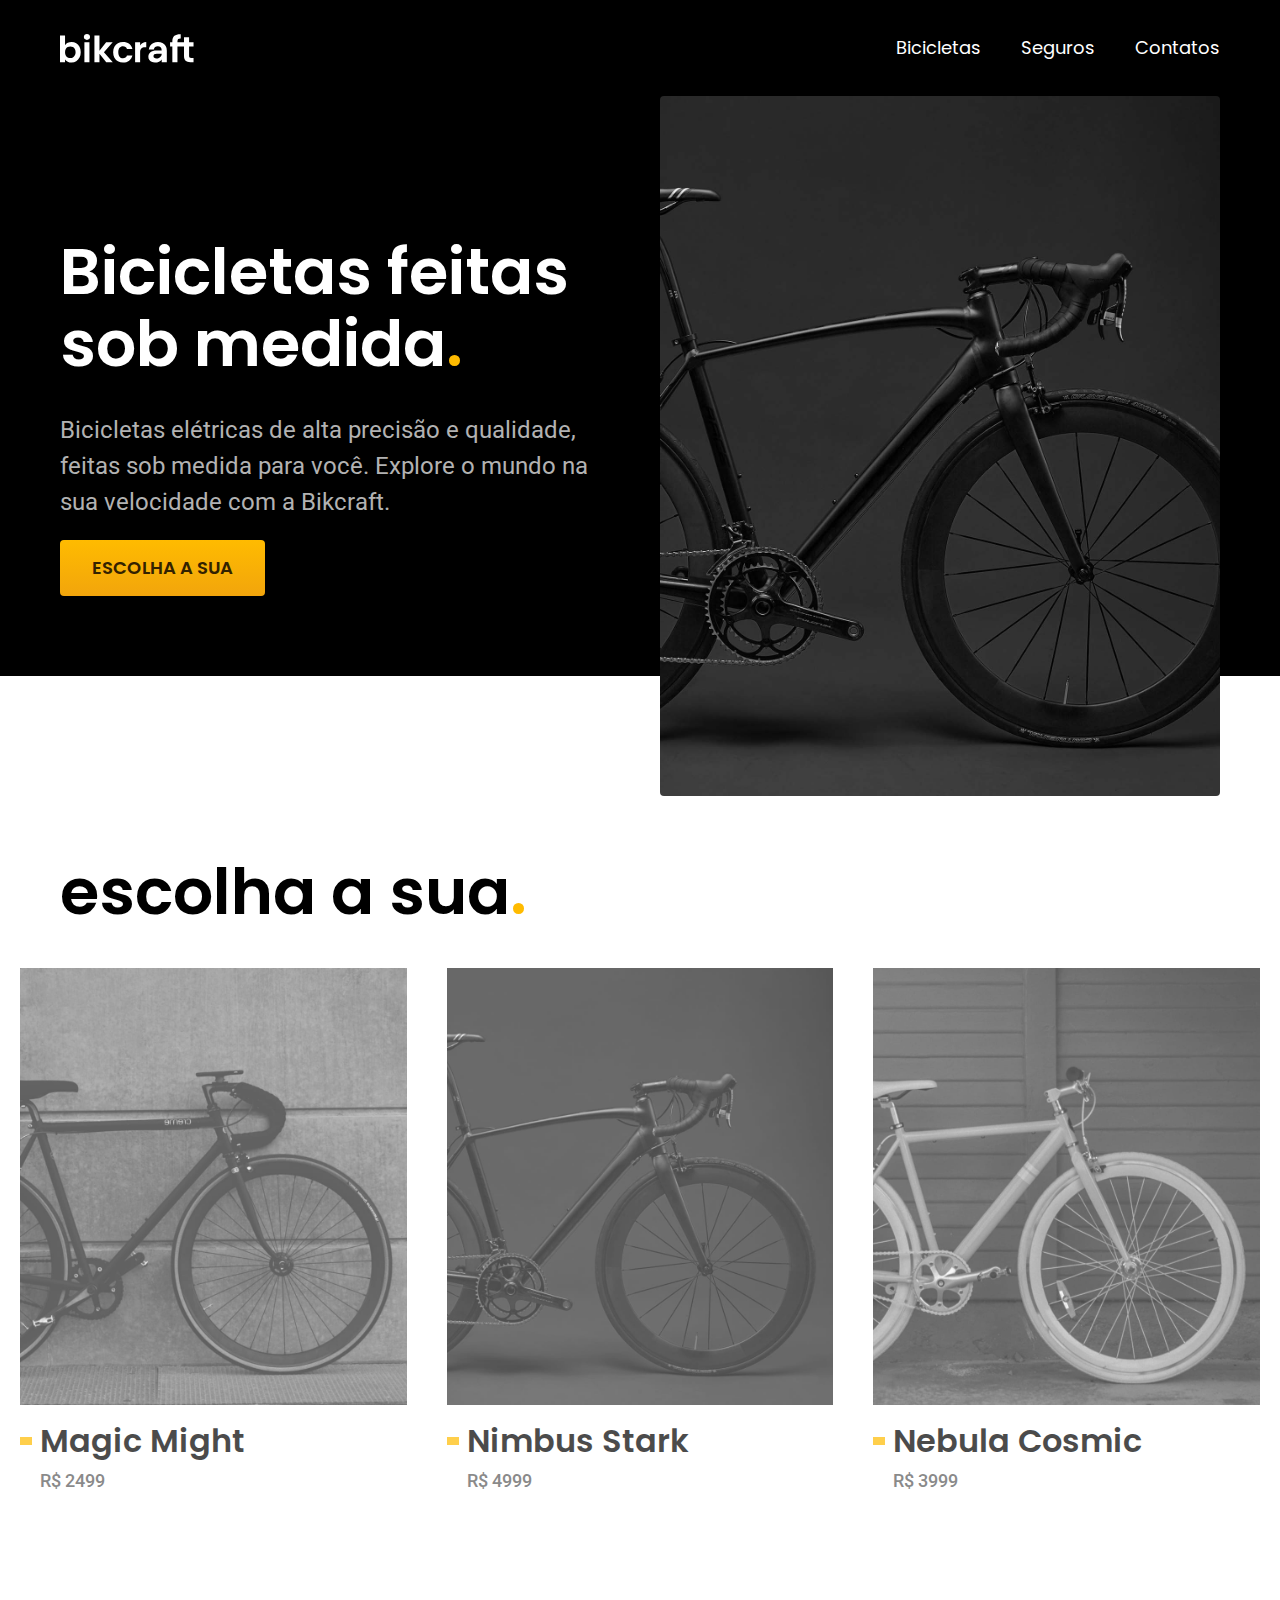
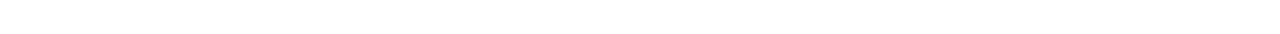
==== index.html @ 270af799 "seção com lista de produtos adicionada." ====
<!DOCTYPE html>
<html lang="en">
  <head>
    <meta charset="UTF-8" />
    <meta name="viewport" content="width=device-width, initial-scale=1.0" />
    <title>Bikcraft</title>
    <meta
      name="description"
      content="Bicicletas elétricas de alta precisão e qualidade, feitas sob medida para você. Explore o mundo na sua velocidade com a Bikcraft."
    />
    <link rel="stylesheet" href="./css/style.css" />
    <link rel="preconnect" href="https://fonts.googleapis.com" />
    <link rel="preconnect" href="https://fonts.gstatic.com" crossorigin />
    <link
      href="https://fonts.googleapis.com/css2?family=Poppins:wght@400;600&family=Roboto:wght@400;500&display=swap"
      rel="stylesheet"
    />
  </head>
  <body>
    <header class="header-bg">
      <div class="header">
        <a href="./">
          <img src="./img/bikcraft.svg" alt="Bikcraft" />
        </a>

        <nav aria-label="primaria">
          <ul class="header-menu font-1-m">
            <li><a href="./bicicletas.html">Bicicletas</a></li>
            <li><a href="./seguros.html">Seguros</a></li>
            <li><a href="./contato.html">Contatos</a></li>
          </ul>
        </nav>
      </div>
    </header>

    <main class="introducao-bg">
      <div class="introducao">
        <div class="introducao-conteudo">
          <h1 class="font-1-xxl">
            Bicicletas feitas sob medida<span class="cor-p1">.</span>
          </h1>
          <p class="font-2-l">
            Bicicletas elétricas de alta precisão e qualidade, feitas sob medida
            para você. Explore o mundo na sua velocidade com a Bikcraft.
          </p>
          <a class="botao" href="./bicicletas.html">Escolha a sua</a>
        </div>
        <div>
          <img
            src="./img/fotos/introducao.jpg"
            alt="Bicicleta elétrica preta"
          />
        </div>
      </div>
    </main>

    <article class="bicicletas-lista">
      <h2 class="font-1-xxl">escolha a sua<span class="cor-p1">.</span></h2>

      <ul>
        <li>
          <a href="./bicicletas/magic.html">
            <img src="./img/bicicletas/magic-home.jpg" alt="Bicicleta preta" />
            <h3 class="font-1-xl">Magic Might</h3>
            <span class="font-2-m cor-8">R$ 2499</span>
          </a>
        </li>
        <li>
          <a href="./bicicletas/nimbus.html">
            <img src="./img/bicicletas/nimbus-home.jpg" alt="Bicicleta preta" />
            <h3 class="font-1-xl">Nimbus Stark</h3>
            <span class="font-2-m cor-8">R$ 4999</span>
          </a>
        </li>
        <li>
          <a href="./bicicletas/nebula.html">
            <img src="./img/bicicletas/nebula-home.jpg" alt="Bicicleta preta" />
            <h3 class="font-1-xl">Nebula Cosmic</h3>
            <span class="font-2-m cor-8">R$ 3999</span>
          </a>
        </li>
      </ul>
    </article>
  </body>
</html>
---- css/style.css ----
@import "./global/global.css";
@import "./utilidades/tipografia.css";
@import "./utilidades/cores.css";

@import "./global/header.css";

@import "./utilidades/componentes.css";

@import "./home/introducao.css";

@import "./bicicletas/bicicletas-lista.css";
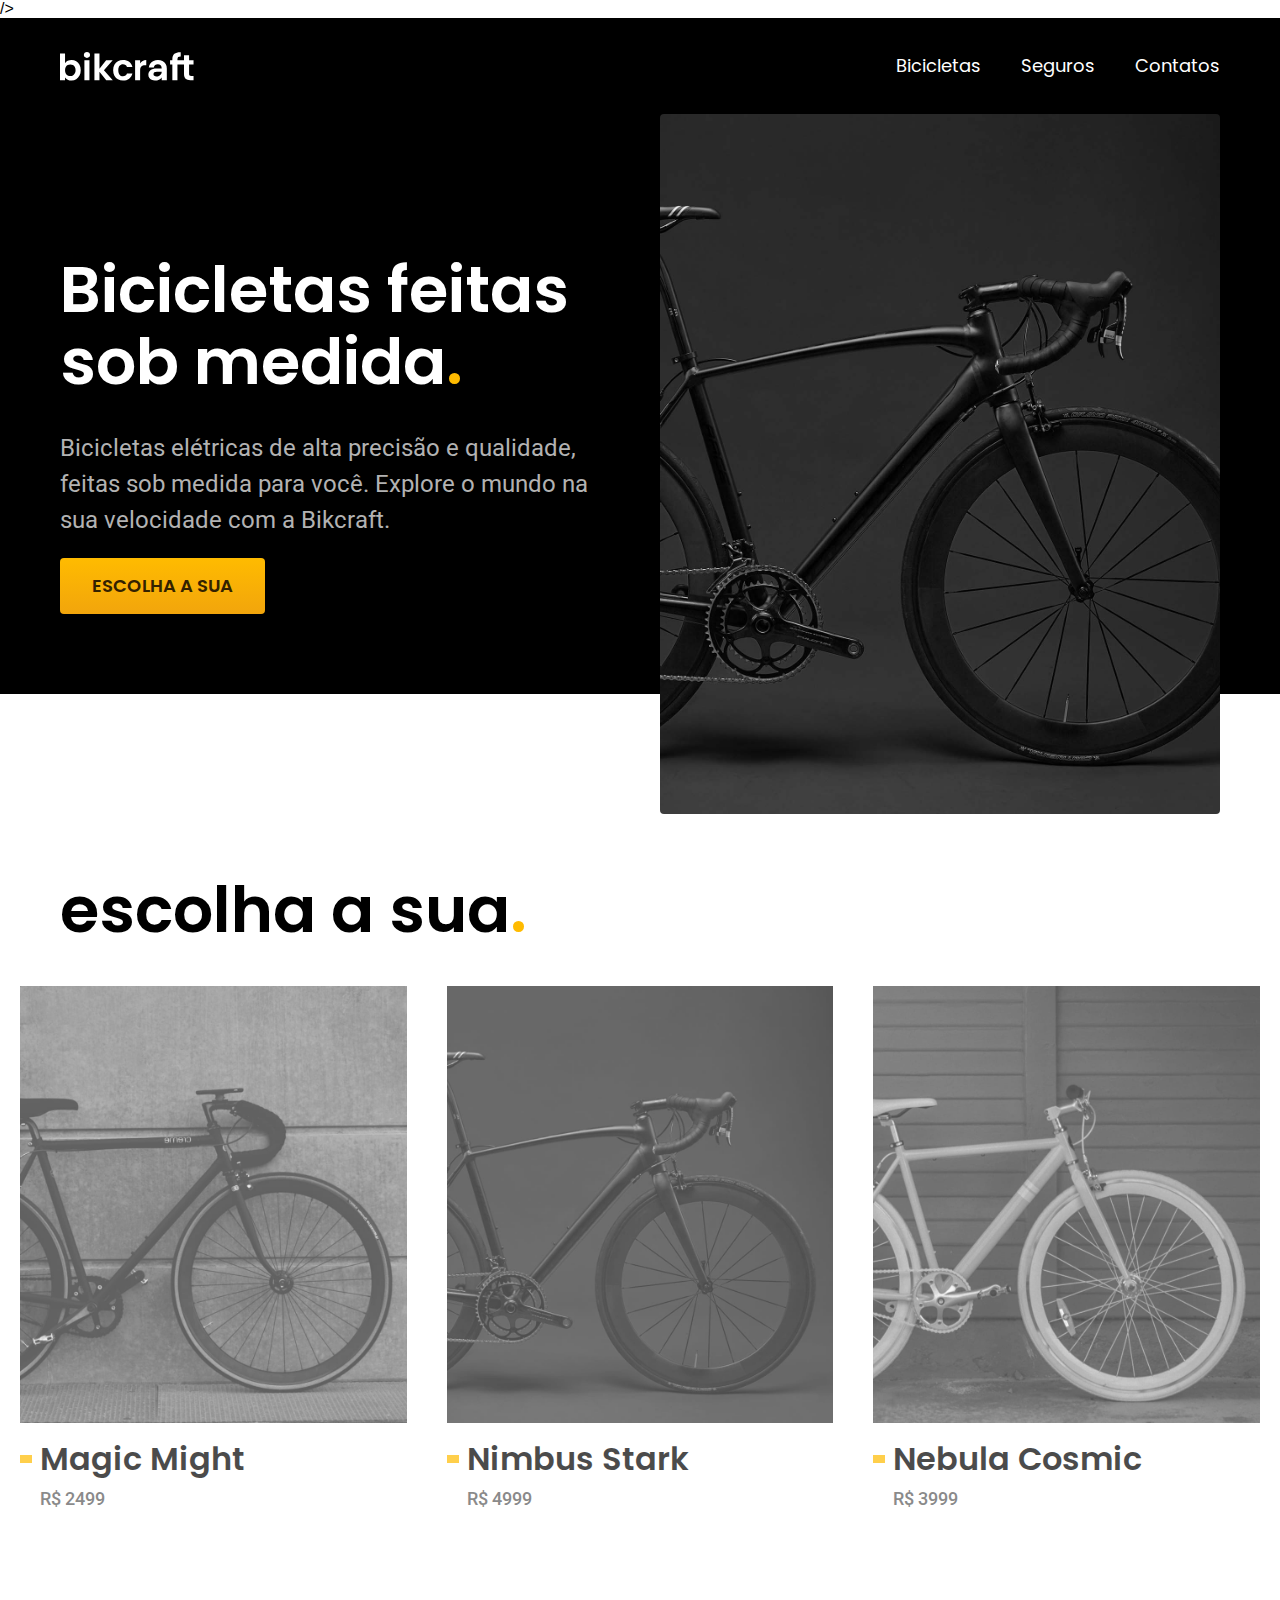
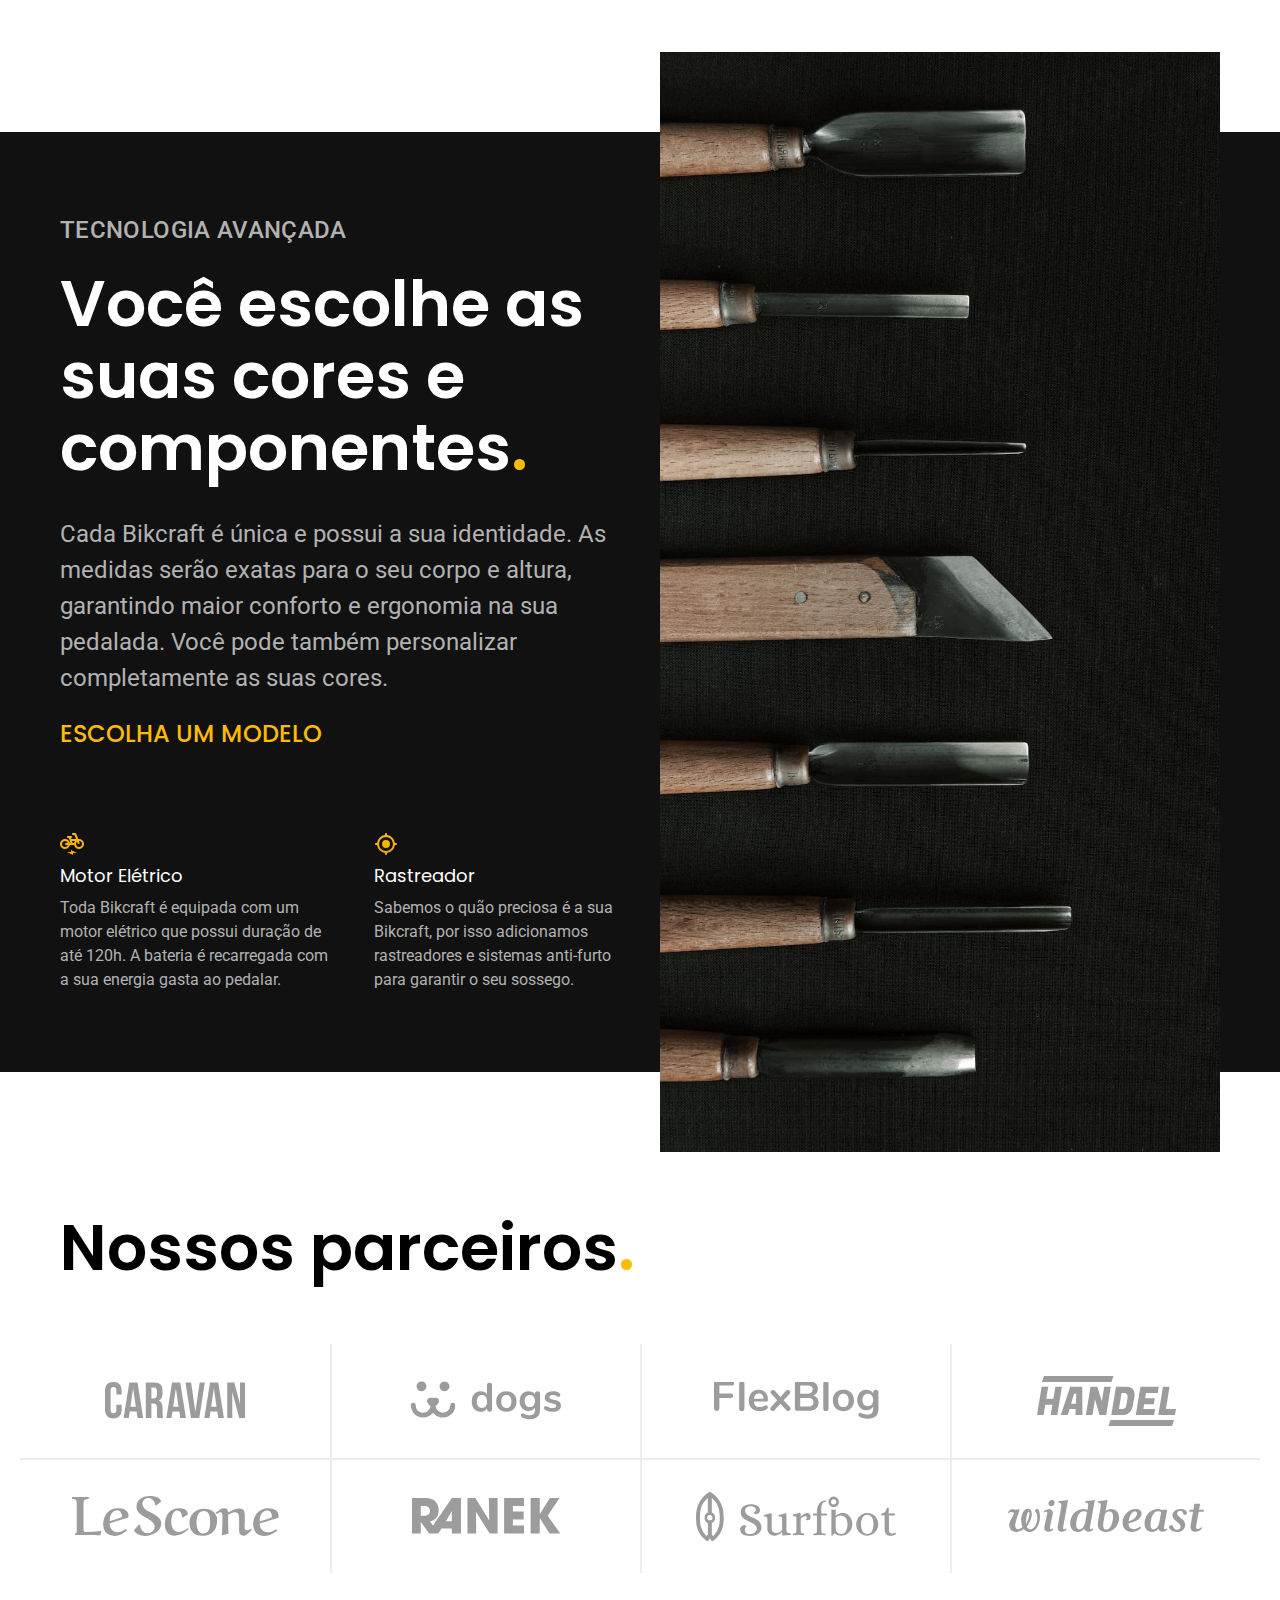
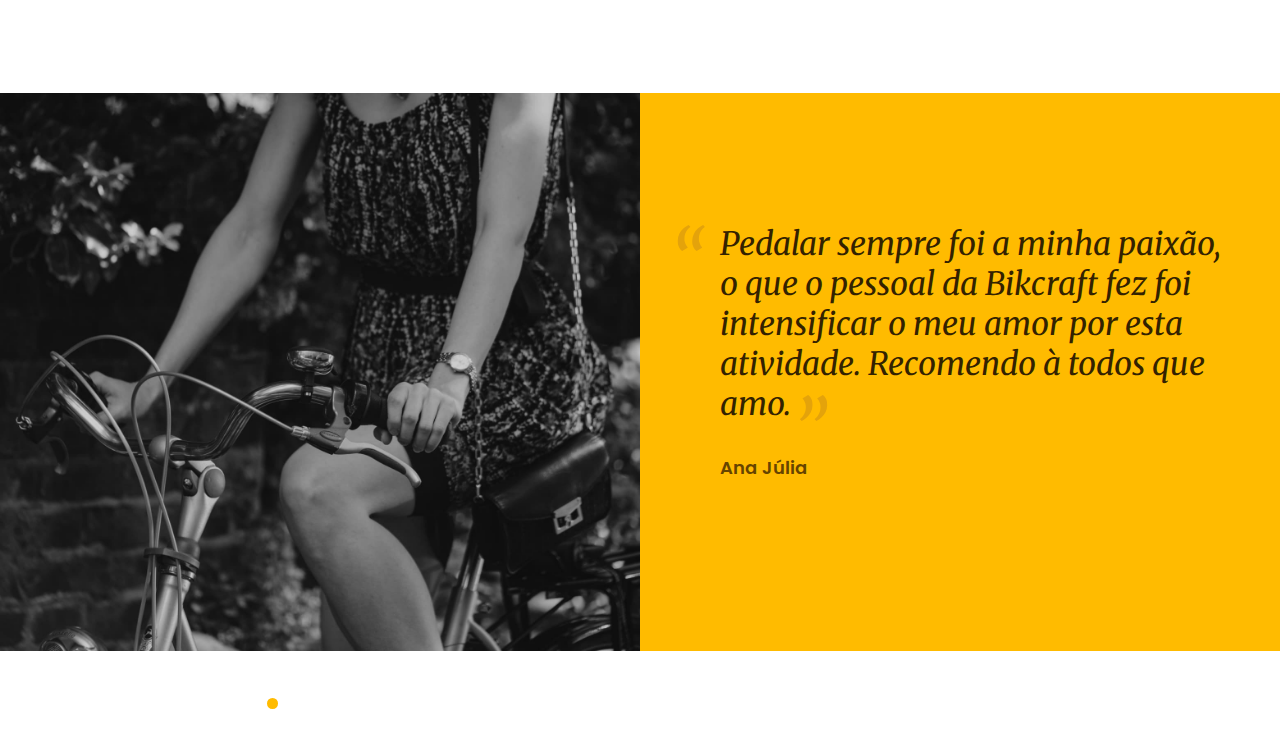
==== commit 6356da57: "seções de depoimento e parceiros adicionadas." ====
--- a/index.html
+++ b/index.html
@@ -12,13 +12,14 @@
     <link rel="preconnect" href="https://fonts.googleapis.com" />
     <link rel="preconnect" href="https://fonts.gstatic.com" crossorigin />
     <link
-      href="https://fonts.googleapis.com/css2?family=Poppins:wght@400;600&family=Roboto:wght@400;500&display=swap"
+      href="https://fonts.googleapis.com/css2?family=Merriweather:ital@1&family=Poppins:wght@400;600&family=Roboto:wght@400;500&display=swap"
       rel="stylesheet"
+    />
     />
   </head>
   <body>
     <header class="header-bg">
-      <div class="header">
+      <div class="header container">
         <a href="./">
           <img src="./img/bikcraft.svg" alt="Bikcraft" />
         </a>
@@ -34,7 +35,7 @@
     </header>
 
     <main class="introducao-bg">
-      <div class="introducao">
+      <div class="introducao container">
         <div class="introducao-conteudo">
           <h1 class="font-1-xxl">
             Bicicletas feitas sob medida<span class="cor-p1">.</span>
@@ -55,7 +56,9 @@
     </main>
 
     <article class="bicicletas-lista">
-      <h2 class="font-1-xxl">escolha a sua<span class="cor-p1">.</span></h2>
+      <h2 class="font-1-xxl container">
+        escolha a sua<span class="cor-p1">.</span>
+      </h2>
 
       <ul>
         <li>
@@ -81,5 +84,90 @@
         </li>
       </ul>
     </article>
+
+    <article class="tecnologia-bg">
+      <div class="tecnologia container">
+        <div class="tecnologia-conteudo">
+          <span class="font-2-l-b cor-5">Tecnologia Avançada</span>
+          <h2 class="font-1-xxl cor-0">
+            Você escolhe as suas cores e componentes<span class="cor-p1"
+              >.</span
+            >
+          </h2>
+          <p class="font-2-l cor-5">
+            Cada Bikcraft é única e possui a sua identidade. As medidas serão
+            exatas para o seu corpo e altura, garantindo maior conforto e
+            ergonomia na sua pedalada. Você pode também personalizar
+            completamente as suas cores.
+          </p>
+          <a class="link" href="./bicletas.hmtl">Escolha um modelo</a>
+          <div class="tecnologia-vantagens">
+            <div>
+              <img src="./img/icones/eletrica.svg" alt="" />
+              <h3 class="font-1-m cor-0">Motor Elétrico</h3>
+              <p class="font-2-s cor-5">
+                Toda Bikcraft é equipada com um motor elétrico que possui
+                duração de até 120h. A bateria é recarregada com a sua energia
+                gasta ao pedalar.
+              </p>
+            </div>
+            <div>
+              <img src="./img/icones/rastreador.svg" alt="" />
+              <h3 class="font-1-m cor-0">Rastreador</h3>
+              <p class="font-2-s cor-5">
+                Sabemos o quão preciosa é a sua Bikcraft, por isso adicionamos
+                rastreadores e sistemas anti-furto para garantir o seu sossego.
+              </p>
+            </div>
+          </div>
+        </div>
+
+        <div class="tecnologia-imagem">
+          <img src="./img/fotos/tecnologia.jpg" alt="" />
+        </div>
+      </div>
+    </article>
+
+    <section class="parceiros" aria-label="Nossos parceiros">
+      <h2 class="font-1-xxl cor-12 container">
+        Nossos parceiros<span class="cor-p1">.</span>
+      </h2>
+
+      <ul>
+        <li><img src="./img/parceiros/caravan.svg" alt="Caravan" /></li>
+        <li><img src="./img/parceiros/dogs.svg" alt="Dogs" /></li>
+        <li><img src="./img/parceiros/flexblog.svg" alt="Flexblog" /></li>
+        <li><img src="./img/parceiros/handel.svg" alt="Handel" /></li>
+        <li><img src="./img/parceiros/lescone.svg" alt="Lescone" /></li>
+        <li><img src="./img/parceiros/ranek.svg" alt="Ranek" /></li>
+        <li><img src="./img/parceiros/surfbot.svg" alt="Surfbot" /></li>
+        <li><img src="./img/parceiros/wildbeast.svg" alt="Wildbeast" /></li>
+      </ul>
+    </section>
+
+    <section class="depoimento" aria-label="Depoimento">
+      <div>
+        <img
+          src="./img/fotos/depoimento.jpg"
+          alt="Pessoa pedalando uma bikcraft"
+        />
+      </div>
+      <div class="depoimento-conteudo">
+        <blockquote class="font-1-xl cor-p5">
+          <p>
+            Pedalar sempre foi a minha paixão, o que o pessoal da Bikcraft fez
+            foi intensificar o meu amor por esta atividade. Recomendo à todos
+            que amo.
+          </p>
+        </blockquote>
+        <span class="font-1-m-b cor-p4">Ana Júlia</span>
+      </div>
+    </section>
+
+    <article class="seguros-bg">
+      <div class="seguros-container">
+        <h2 class="font-1-xxl cor-0">Seguros<span class="cor-p1">.</span></h2>
+      </div>
+    </article>
   </body>
 </html>
--- a/css/style.css
+++ b/css/style.css
@@ -7,5 +7,8 @@
 @import "./utilidades/componentes.css";
 
 @import "./home/introducao.css";
+@import "./home/tecnologia.css";
+@import "./home/parceiros.css";
+@import "./home/depoimento.css";
 
 @import "./bicicletas/bicicletas-lista.css";
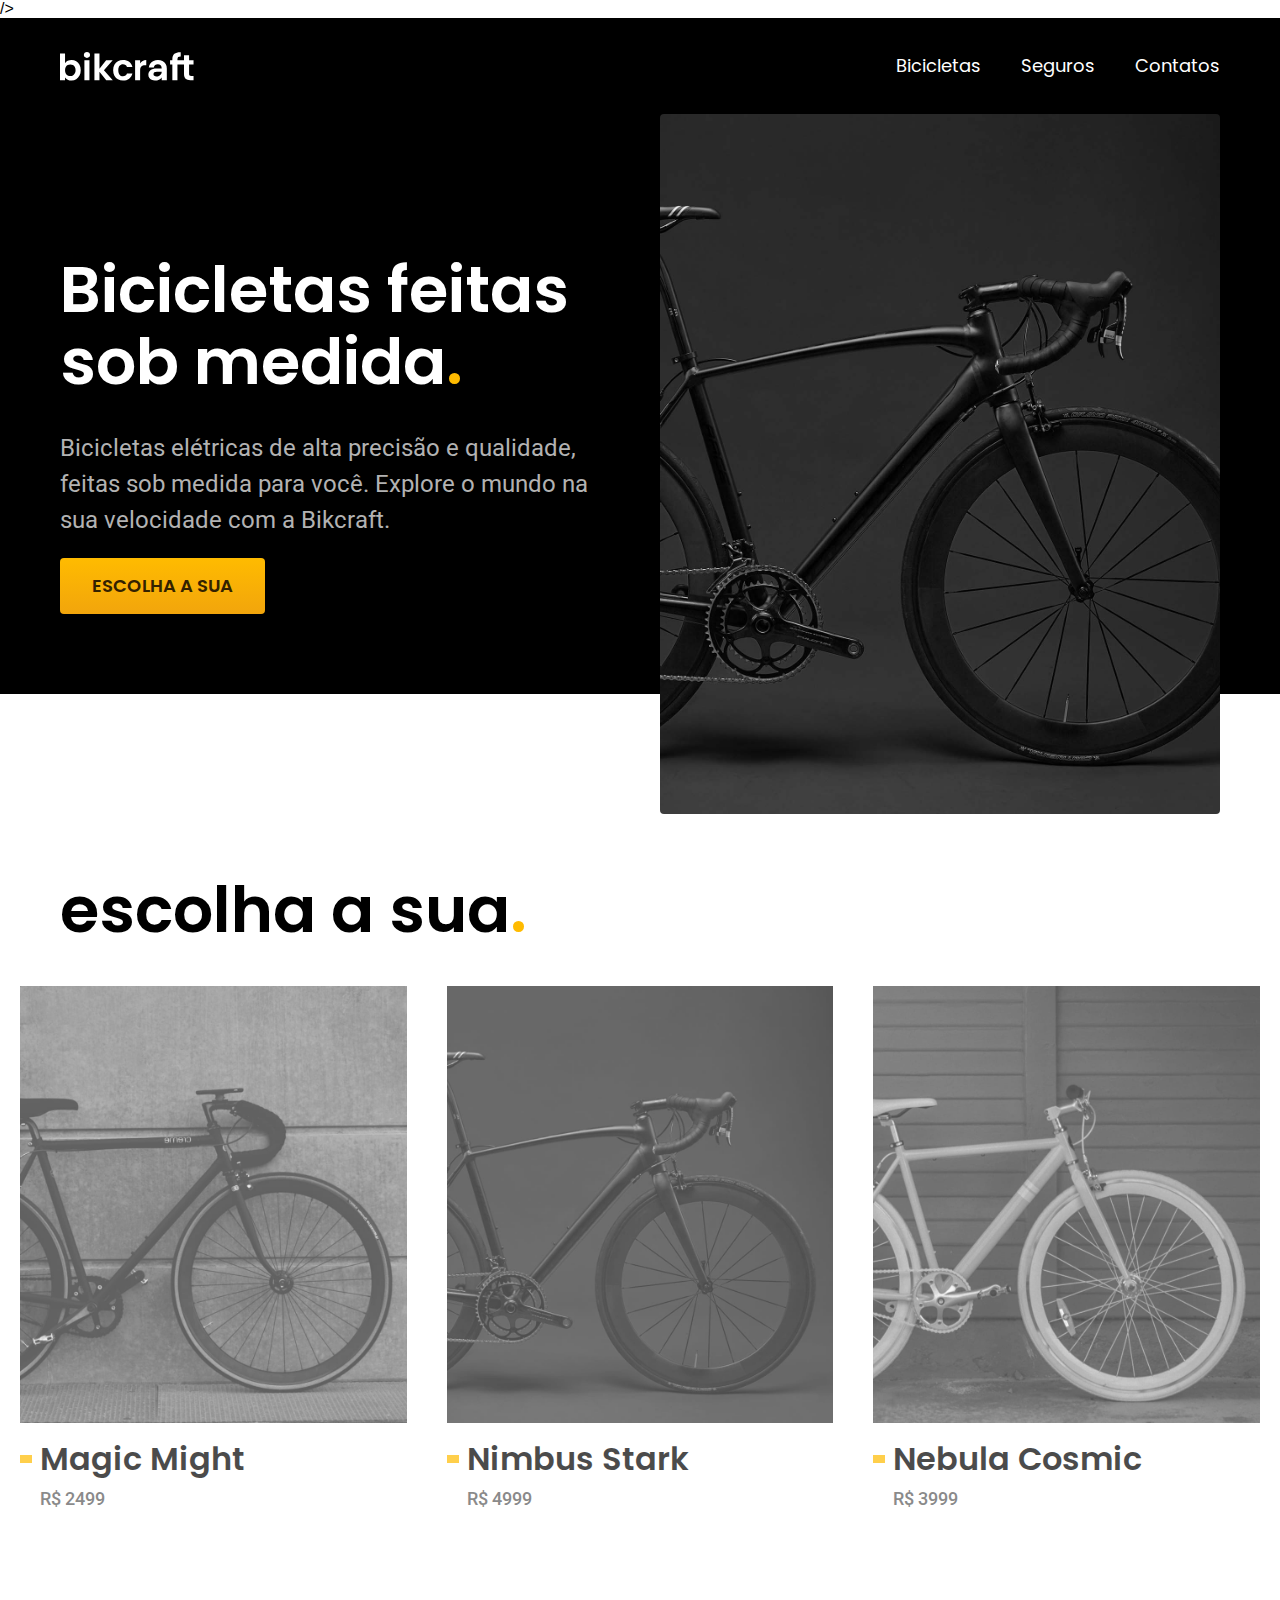
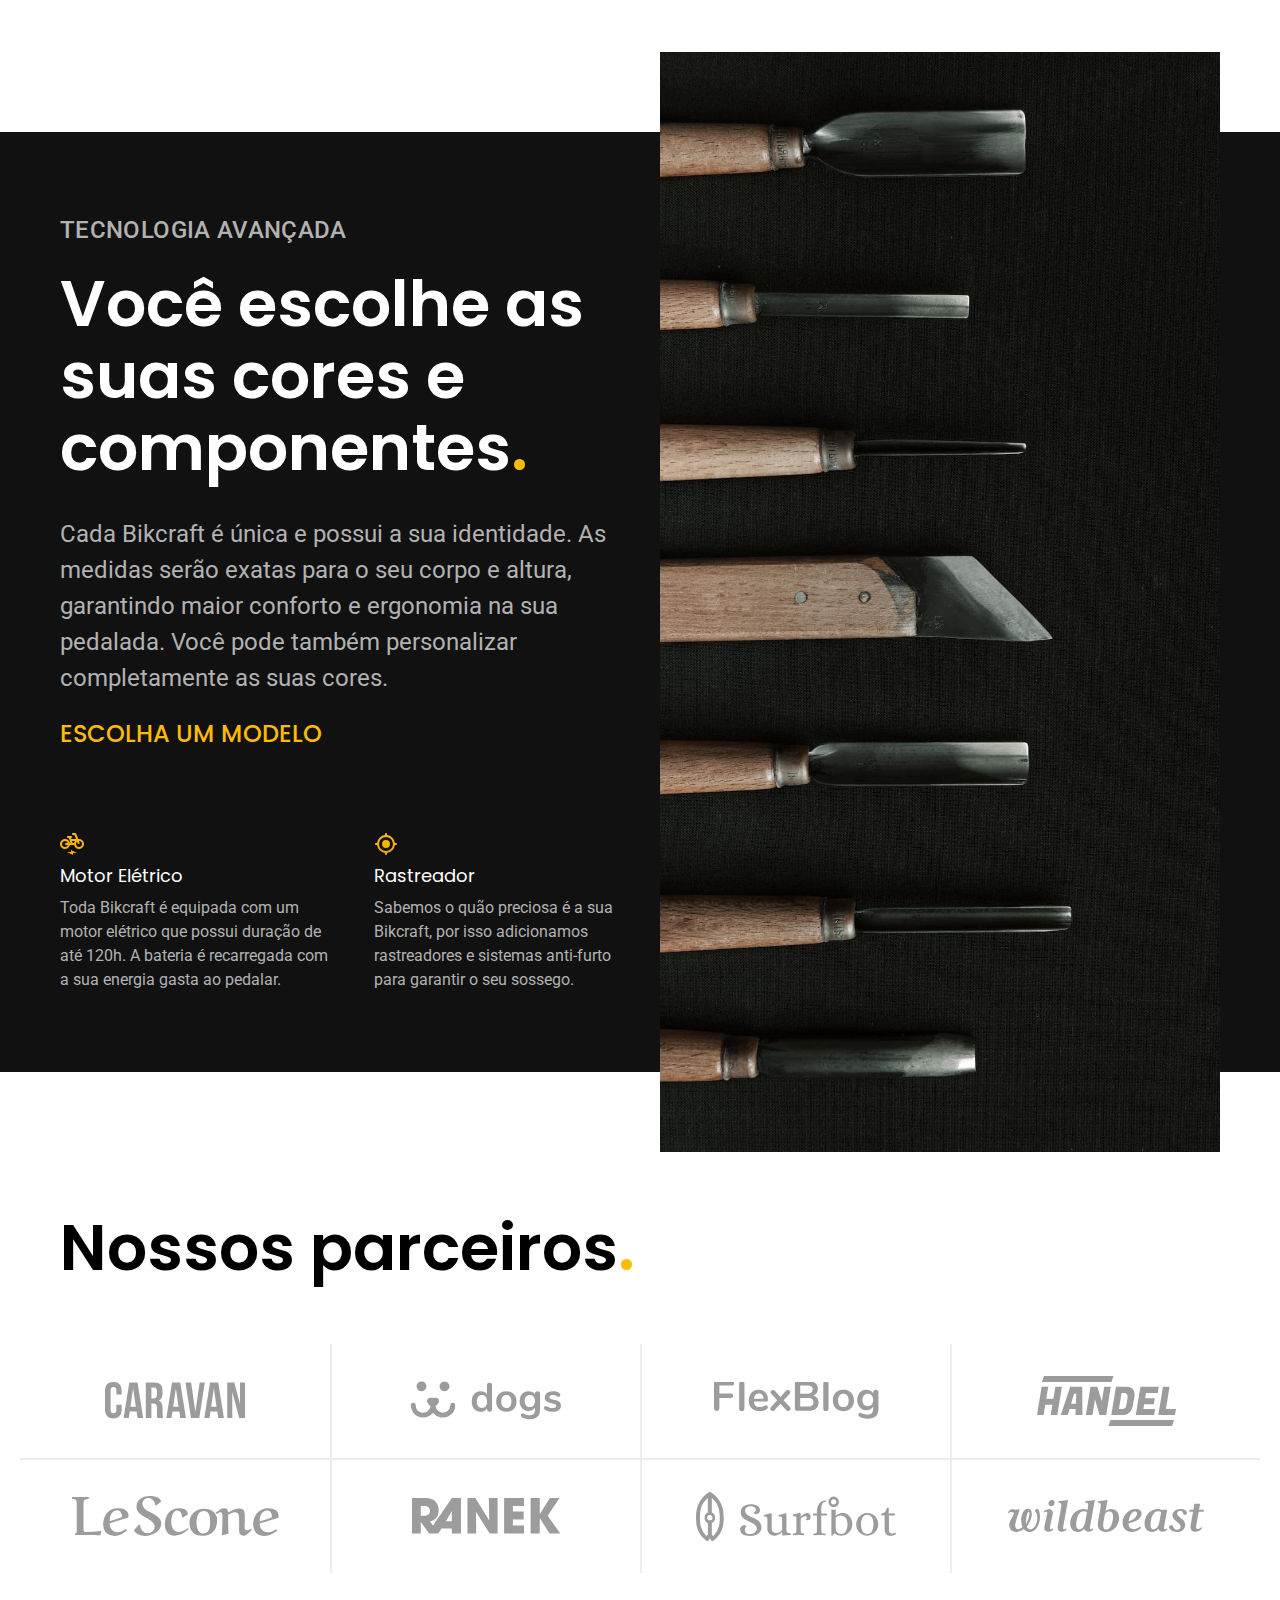
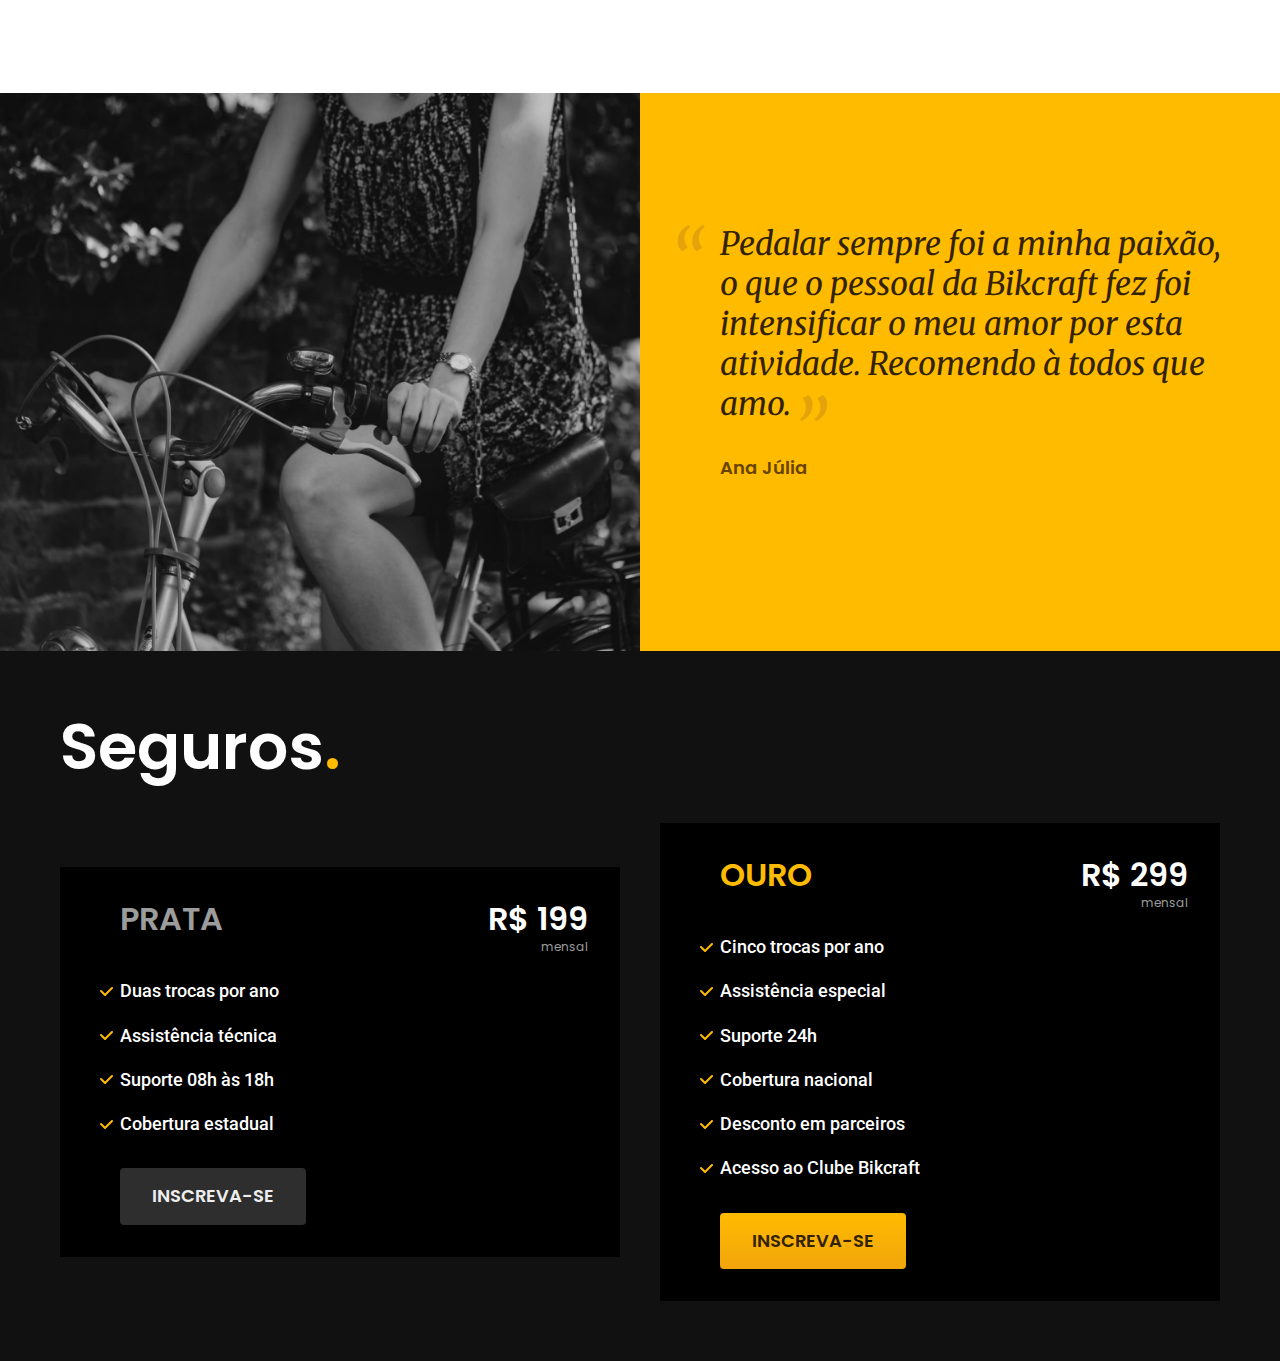
==== commit 0862240d: "seção de seguros adicionada." ====
--- a/index.html
+++ b/index.html
@@ -165,8 +165,37 @@
     </section>
 
     <article class="seguros-bg">
-      <div class="seguros-container">
+      <div class="seguros container">
         <h2 class="font-1-xxl cor-0">Seguros<span class="cor-p1">.</span></h2>
+        <div class="seguros-item">
+          <h3 class="font-1-xl cor-6">PRATA</h3>
+          <span class="font-1-xl cor-0"
+            >R$ 199 <span class="font-1-xs cor-6">mensal</span></span
+          >
+          <ul class="font-2-m cor-0">
+            <li>Duas trocas por ano</li>
+            <li>Assistência técnica</li>
+            <li>Suporte 08h às 18h</li>
+            <li>Cobertura estadual</li>
+          </ul>
+          <a class="botao2" href="./orcamento.html">Inscreva-se</a>
+        </div>
+
+        <div class="seguros-item">
+          <h3 class="font-1-xl cor-p1">OURO</h3>
+          <span class="font-1-xl cor-0"
+            >R$ 299 <span class="font-1-xs cor-6">mensal</span></span
+          >
+          <ul class="font-2-m cor-0">
+            <li>Cinco trocas por ano</li>
+            <li>Assistência especial</li>
+            <li>Suporte 24h</li>
+            <li>Cobertura nacional</li>
+            <li>Desconto em parceiros</li>
+            <li>Acesso ao Clube Bikcraft</li>
+          </ul>
+          <a class="botao" href="./orcamento.html">Inscreva-se</a>
+        </div>
       </div>
     </article>
   </body>
--- a/css/style.css
+++ b/css/style.css
@@ -10,5 +10,6 @@
 @import "./home/tecnologia.css";
 @import "./home/parceiros.css";
 @import "./home/depoimento.css";
+@import "./home/seguros.css";
 
 @import "./bicicletas/bicicletas-lista.css";
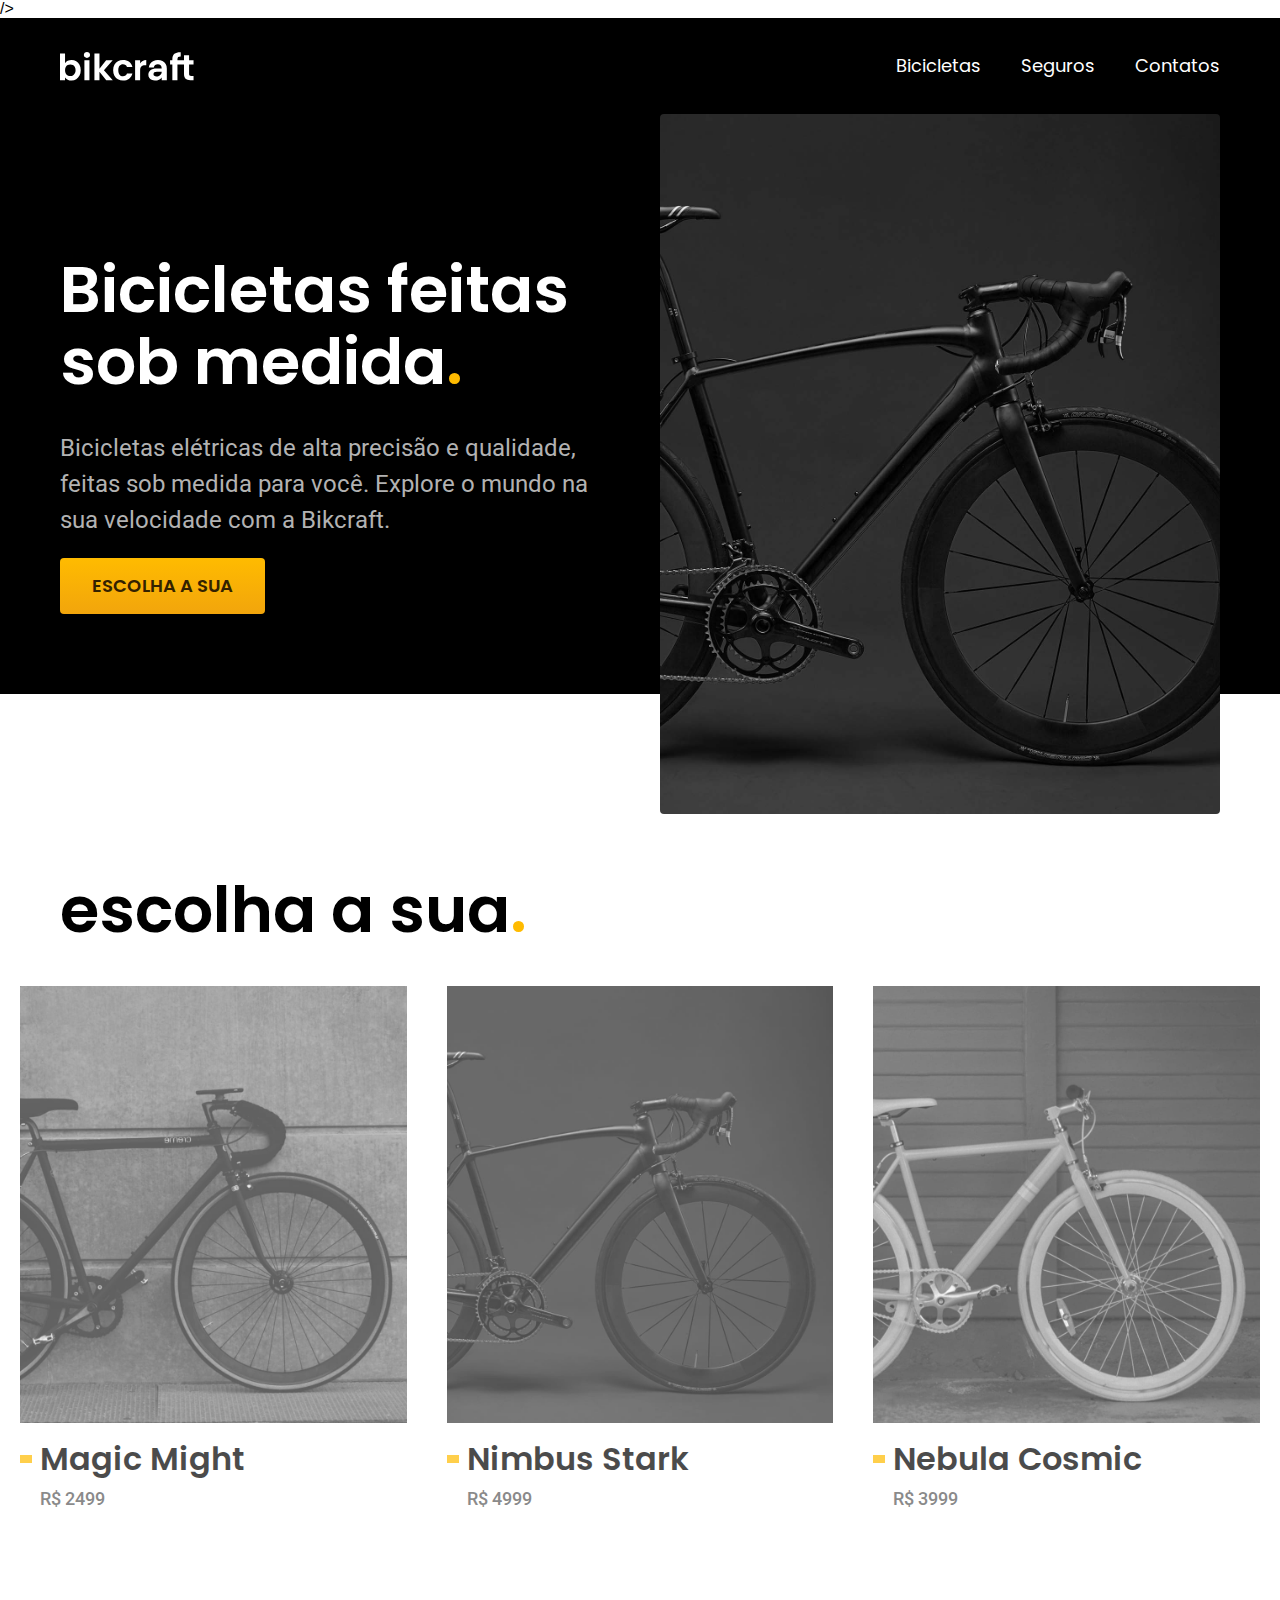
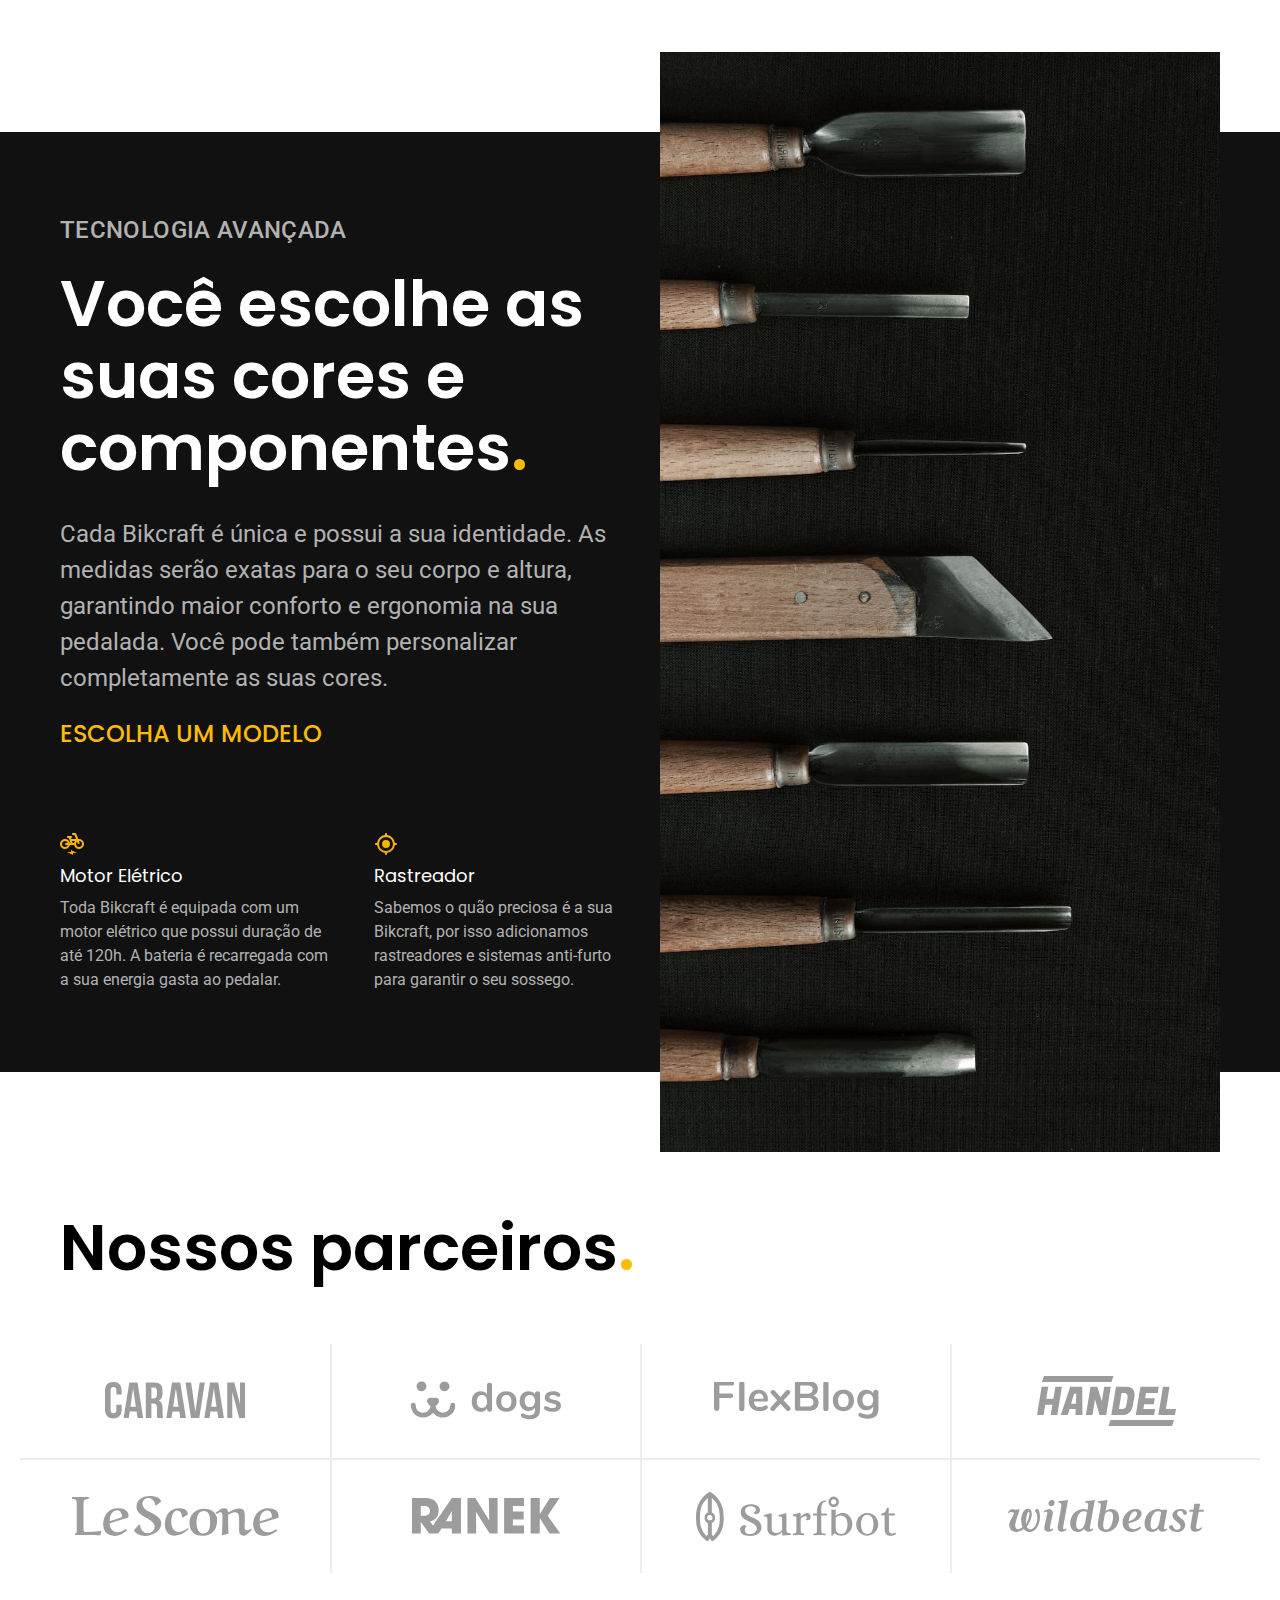
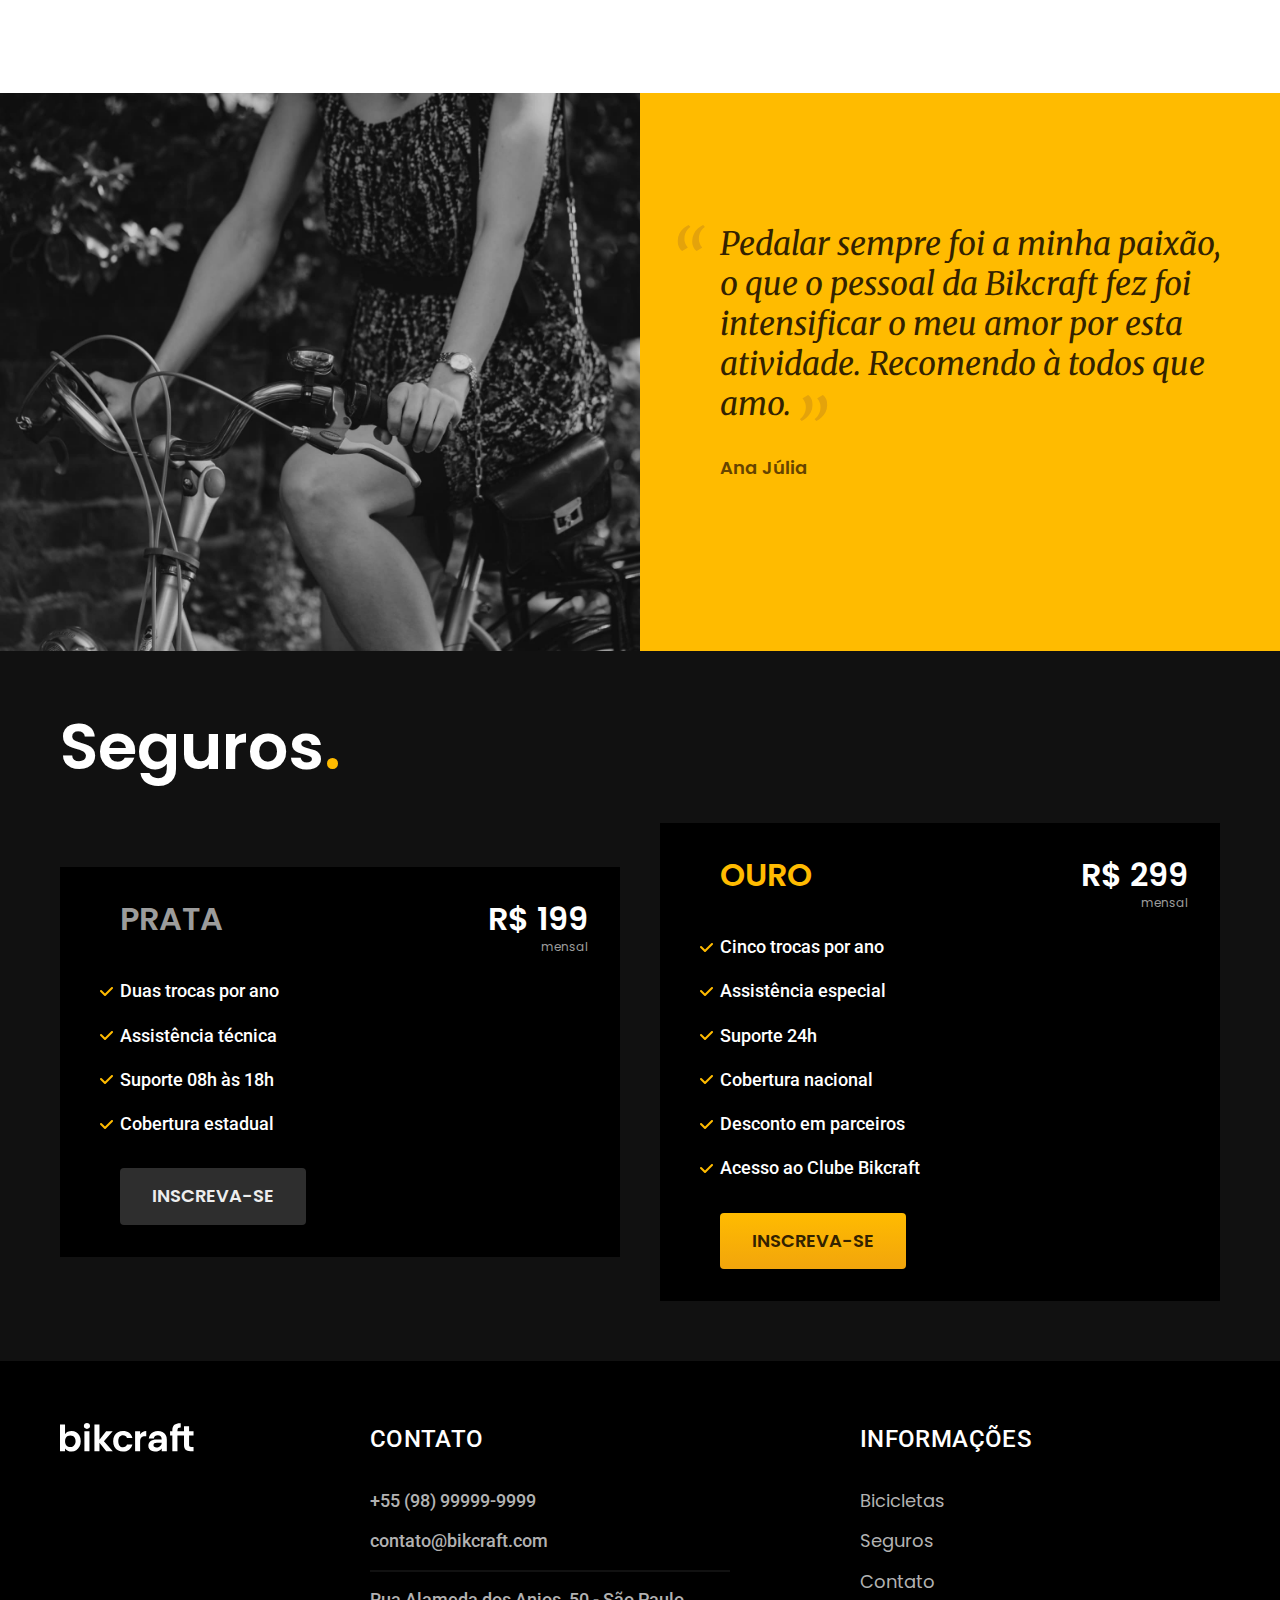
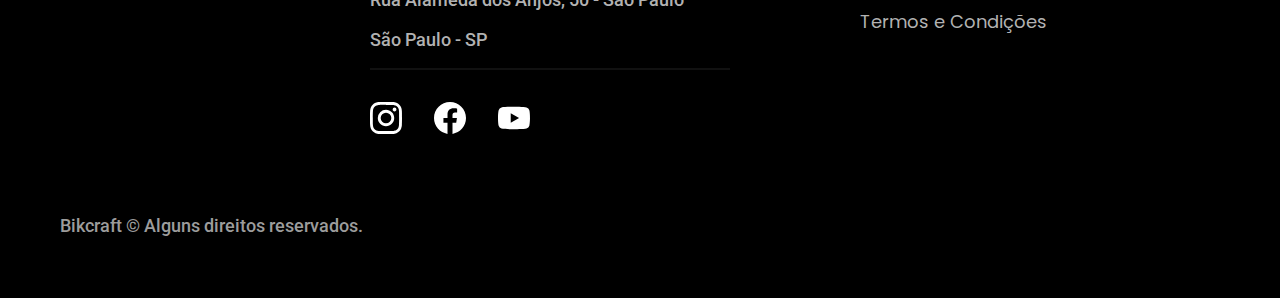
==== commit 71eebf68: "rodapé adicionado." ====
--- a/index.html
+++ b/index.html
@@ -198,5 +198,47 @@
         </div>
       </div>
     </article>
+
+    <footer class="footer-bg">
+      <div class="footer container">
+        <img src="./img/bikcraft.svg" alt="Bikcraft" />
+        <div class="footer-contato">
+          <h3 class="font-2-l-b cor-0">Contato</h3>
+          <ul class="font-2-m cor-5">
+            <li><a href="tel:+5598999999999">+55 (98) 99999-9999</a></li>
+            <li>
+              <a href="mailto:contato@bikcraft.com">contato@bikcraft.com</a>
+            </li>
+            <li>Rua Alameda dos Anjos, 50 - São Paulo</li>
+            <li>São Paulo - SP</li>
+          </ul>
+          <div class="footer-redes">
+            <a href="./">
+              <img src="./img/redes/instagram.svg" alt="Instagram" />
+            </a>
+            <a href="./">
+              <img src="./img/redes/facebook.svg" alt="Facebook" />
+            </a>
+            <a href="./">
+              <img src="./img/redes/youtube.svg" alt="Youtube" />
+            </a>
+          </div>
+        </div>
+        <div class="footer-informacoes">
+          <h3 class="font-2-l-b cor-0">Informações</h3>
+          <nav>
+            <ul class="font-1-m cor-5">
+              <li><a href="./bicicletas.html">Bicicletas</a></li>
+              <li><a href="./seguros.html">Seguros</a></li>
+              <li><a href="./contato.html">Contato</a></li>
+              <li><a href="./termos.html">Termos e Condições</a></li>
+            </ul>
+          </nav>
+        </div>
+        <p class="footer-copy font-2-m cor-6">
+          Bikcraft © Alguns direitos reservados.
+        </p>
+      </div>
+    </footer>
   </body>
 </html>
--- a/css/style.css
+++ b/css/style.css
@@ -3,6 +3,7 @@
 @import "./utilidades/cores.css";
 
 @import "./global/header.css";
+@import "./global/footer.css";
 
 @import "./utilidades/componentes.css";
 
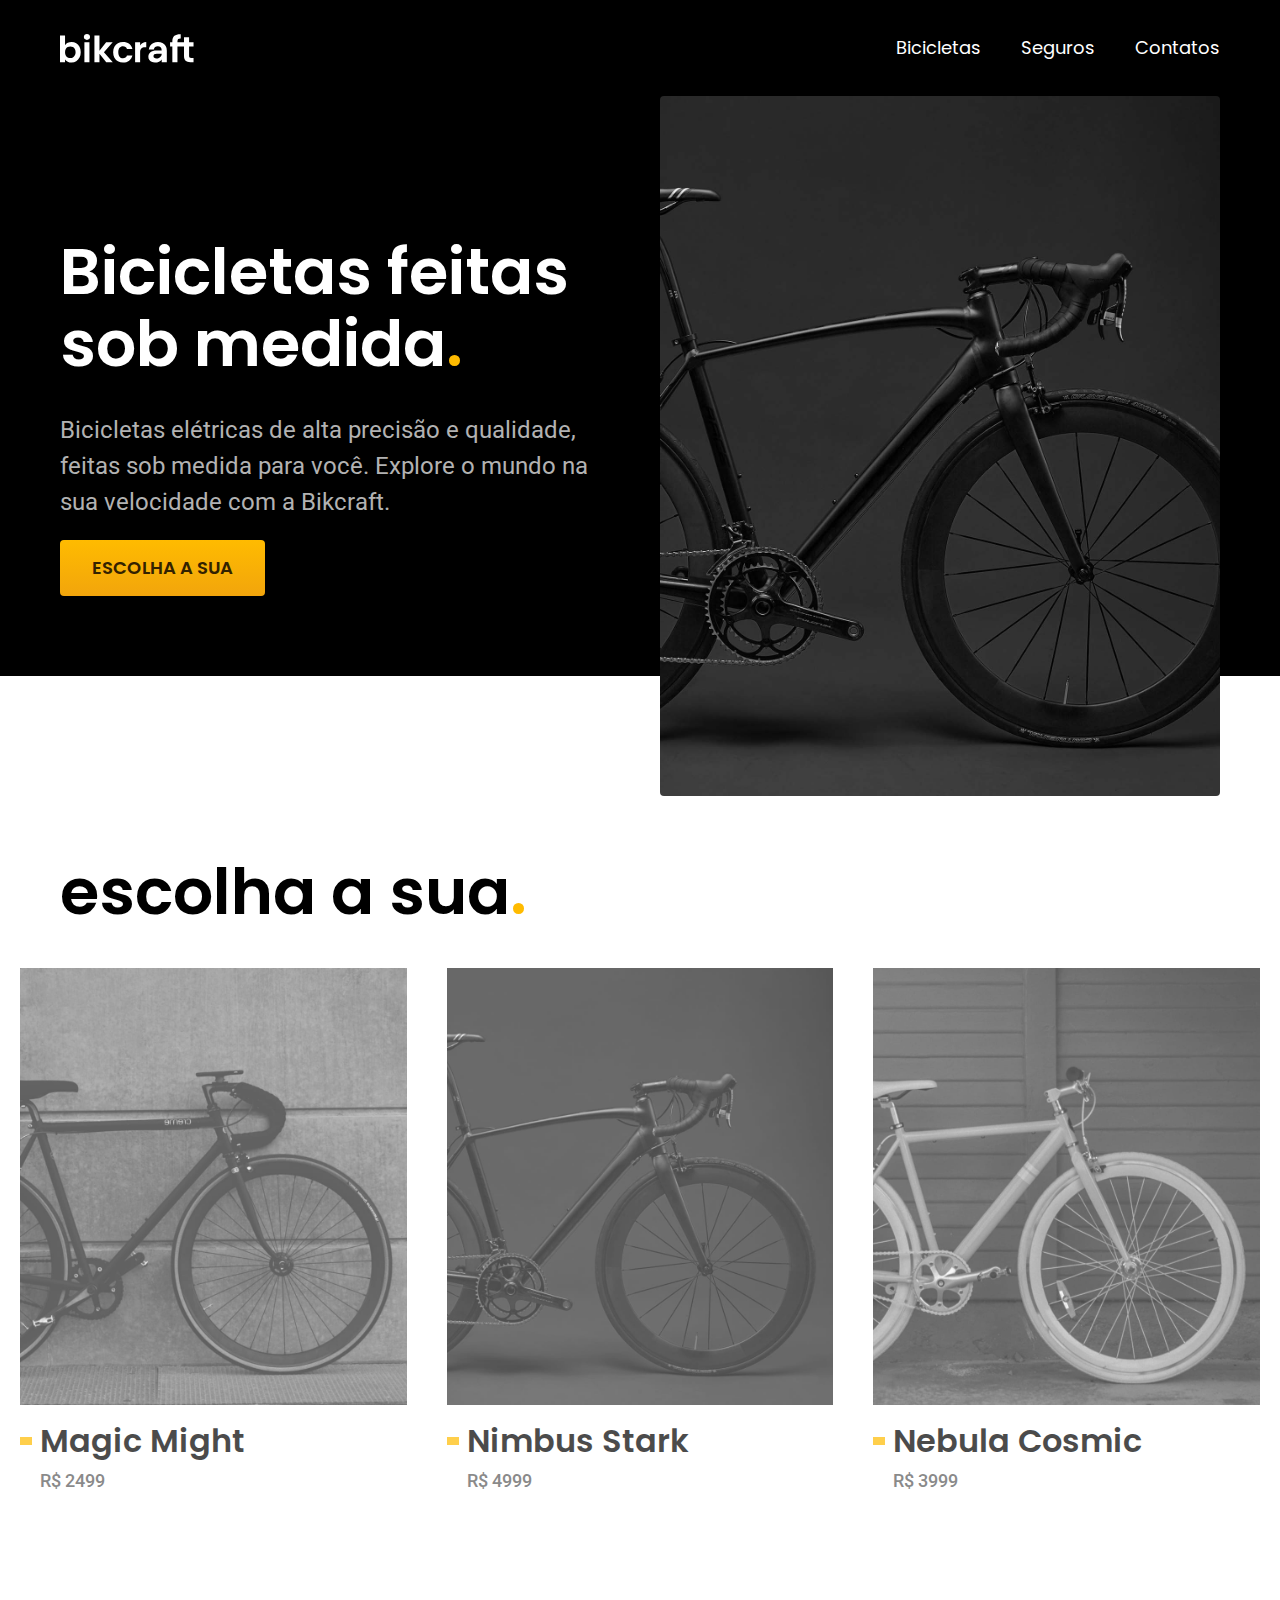
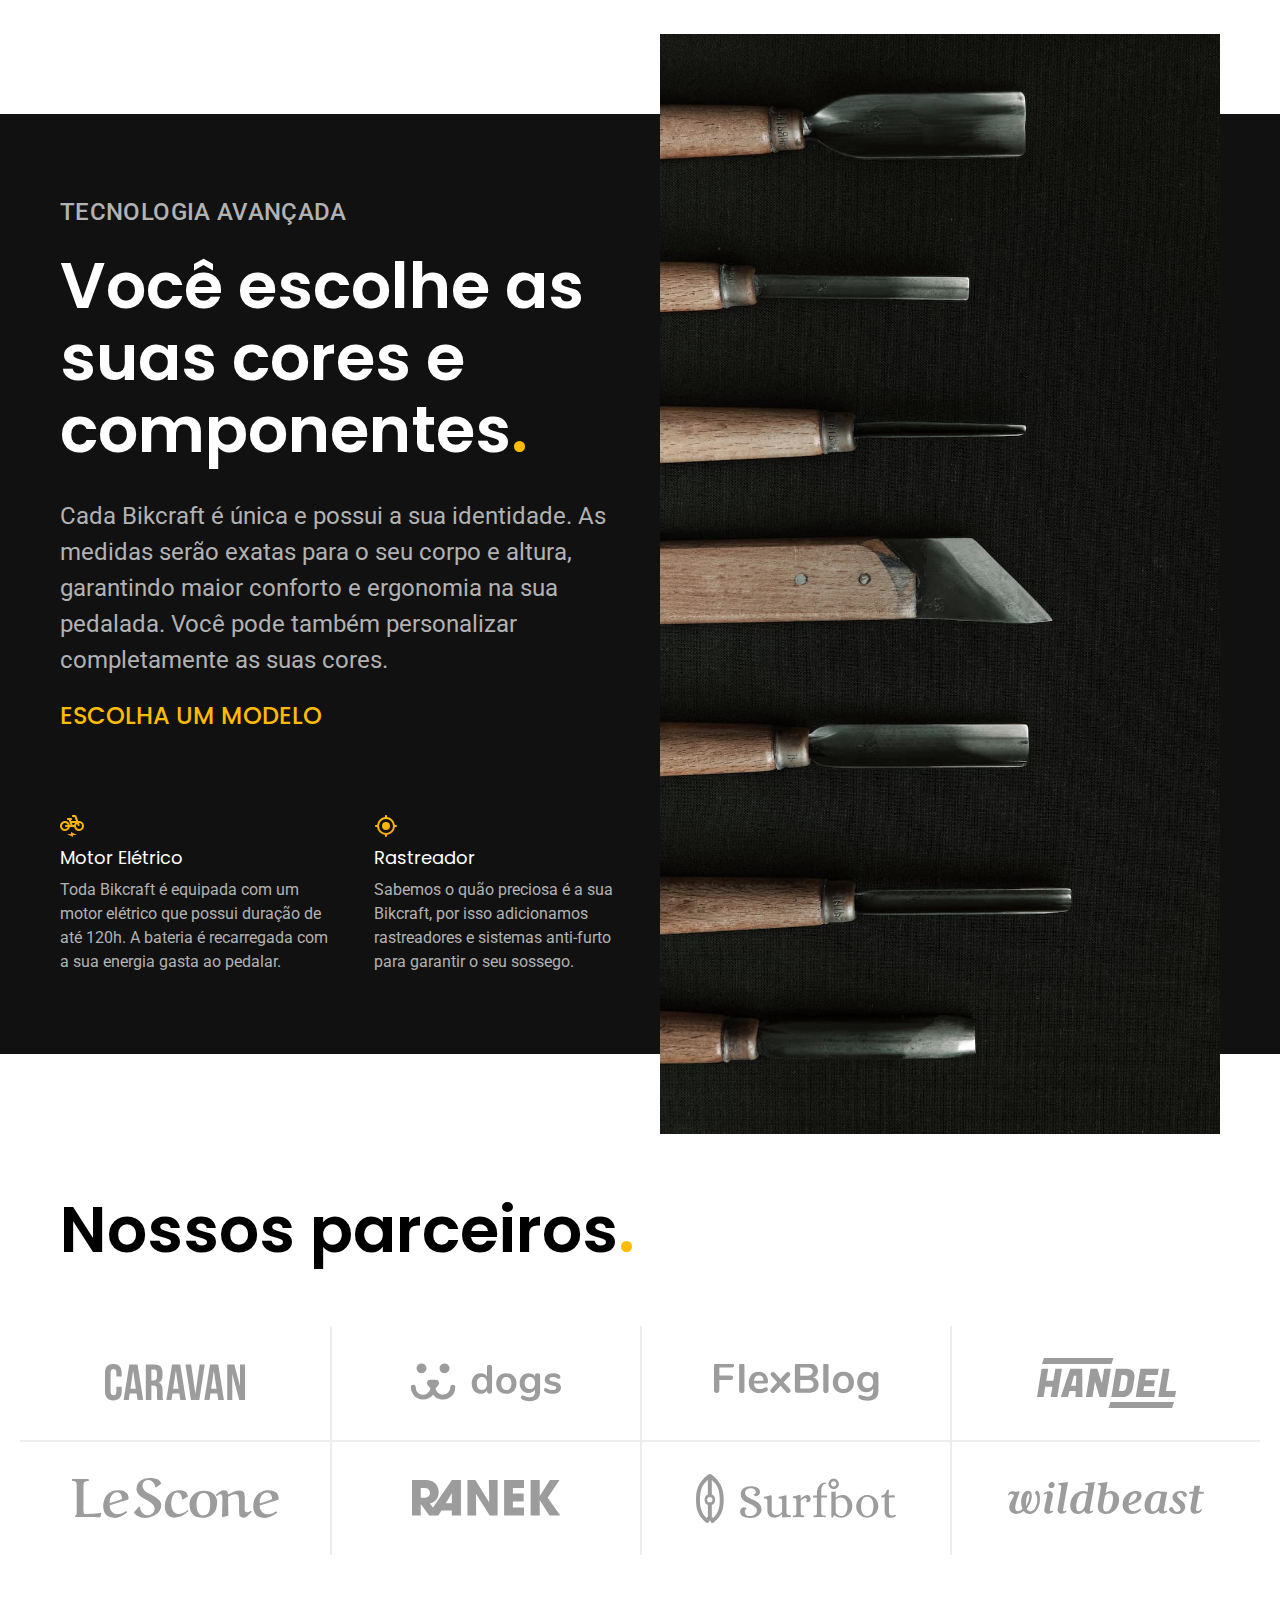
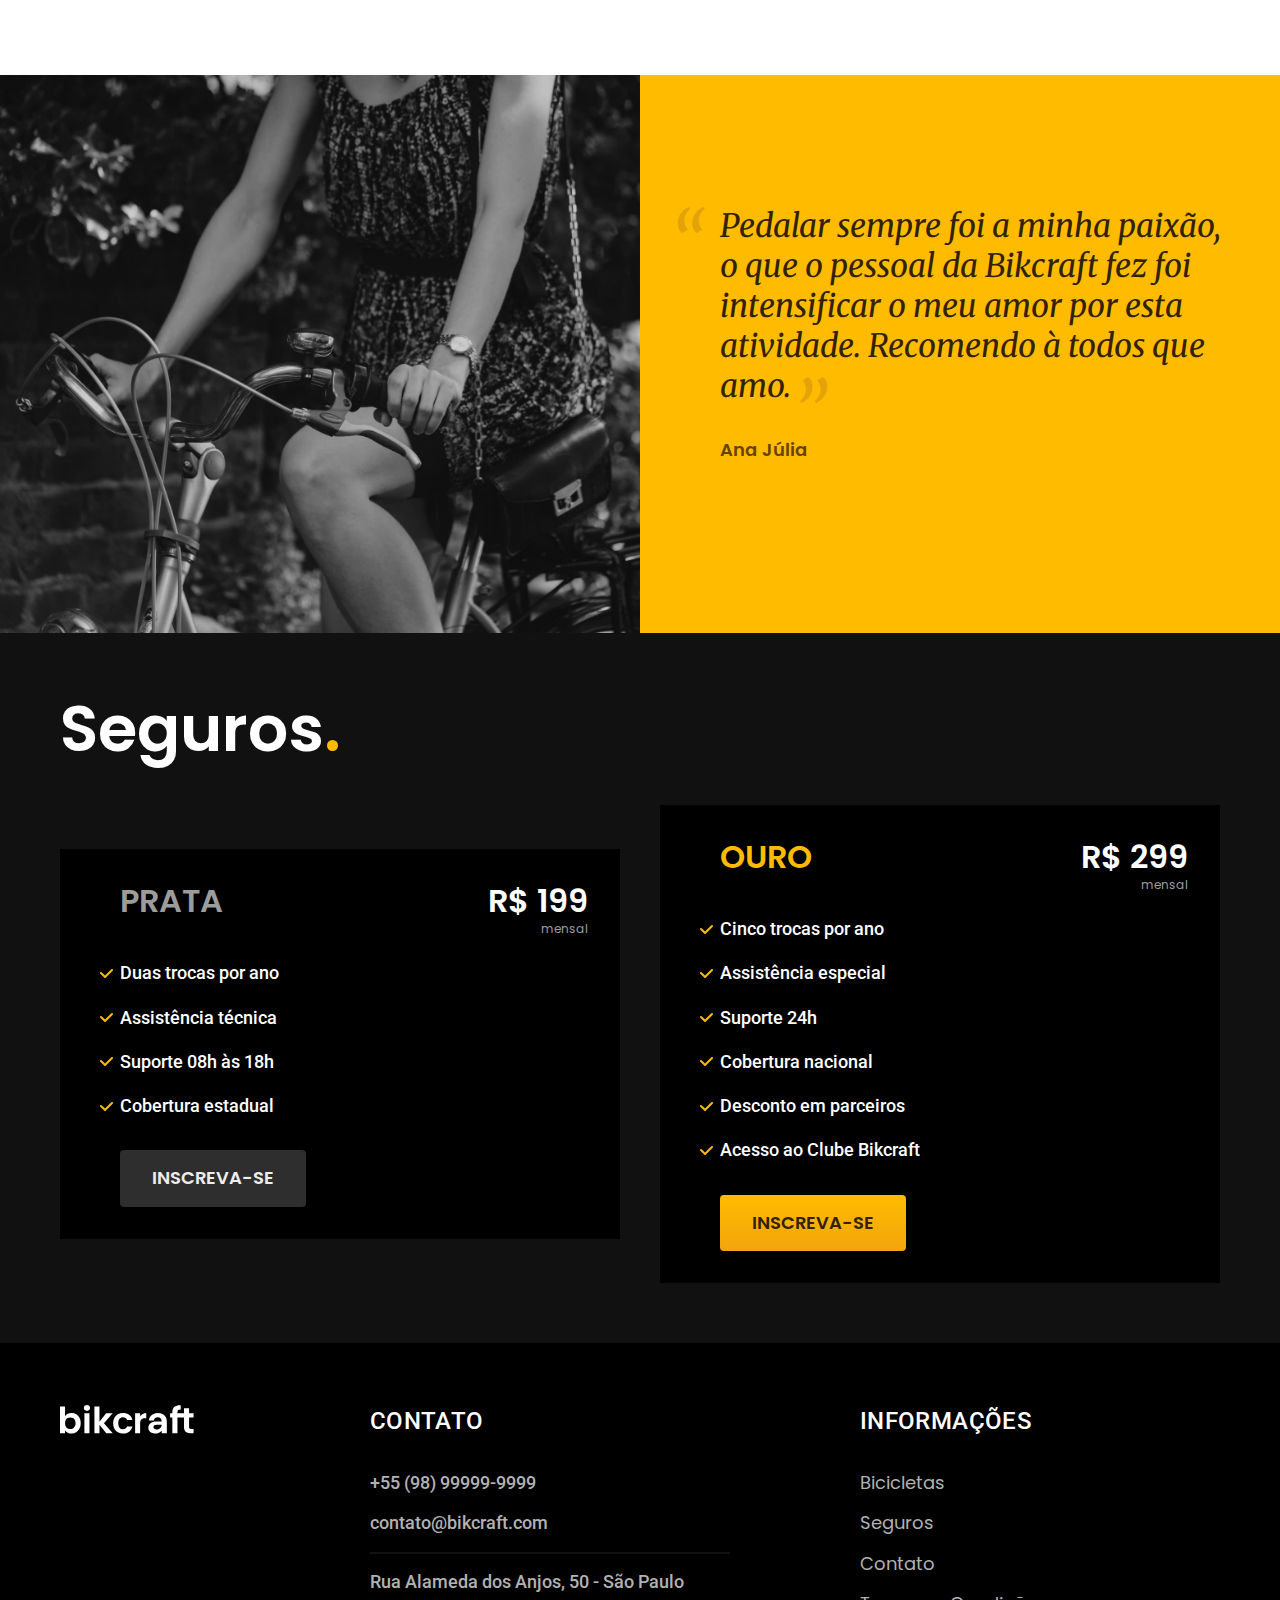
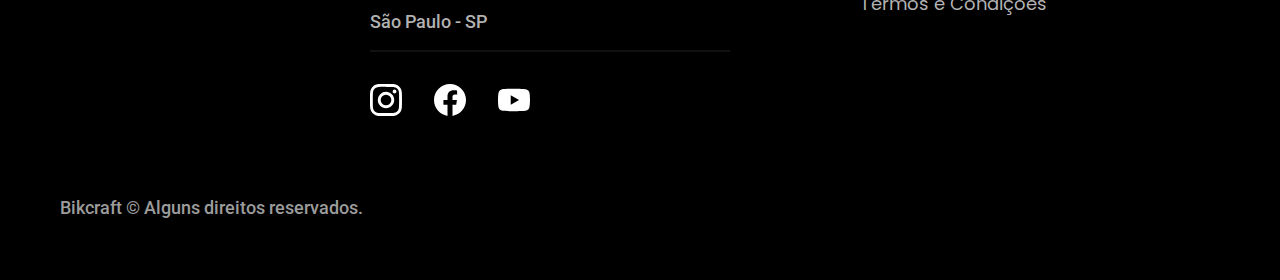
==== commit 64bef4aa: "correção de bug" ====
--- a/index.html
+++ b/index.html
@@ -14,7 +14,6 @@
     <link
       href="https://fonts.googleapis.com/css2?family=Merriweather:ital@1&family=Poppins:wght@400;600&family=Roboto:wght@400;500&display=swap"
       rel="stylesheet"
-    />
     />
   </head>
   <body>
--- a/css/style.css
+++ b/css/style.css
@@ -11,6 +11,9 @@
 @import "./home/tecnologia.css";
 @import "./home/parceiros.css";
 @import "./home/depoimento.css";
+
+@import "./bicicletas/bicicletas-lista.css";
+
 @import "./home/seguros.css";
 
-@import "./bicicletas/bicicletas-lista.css";
+@import "./termos/termos.css";
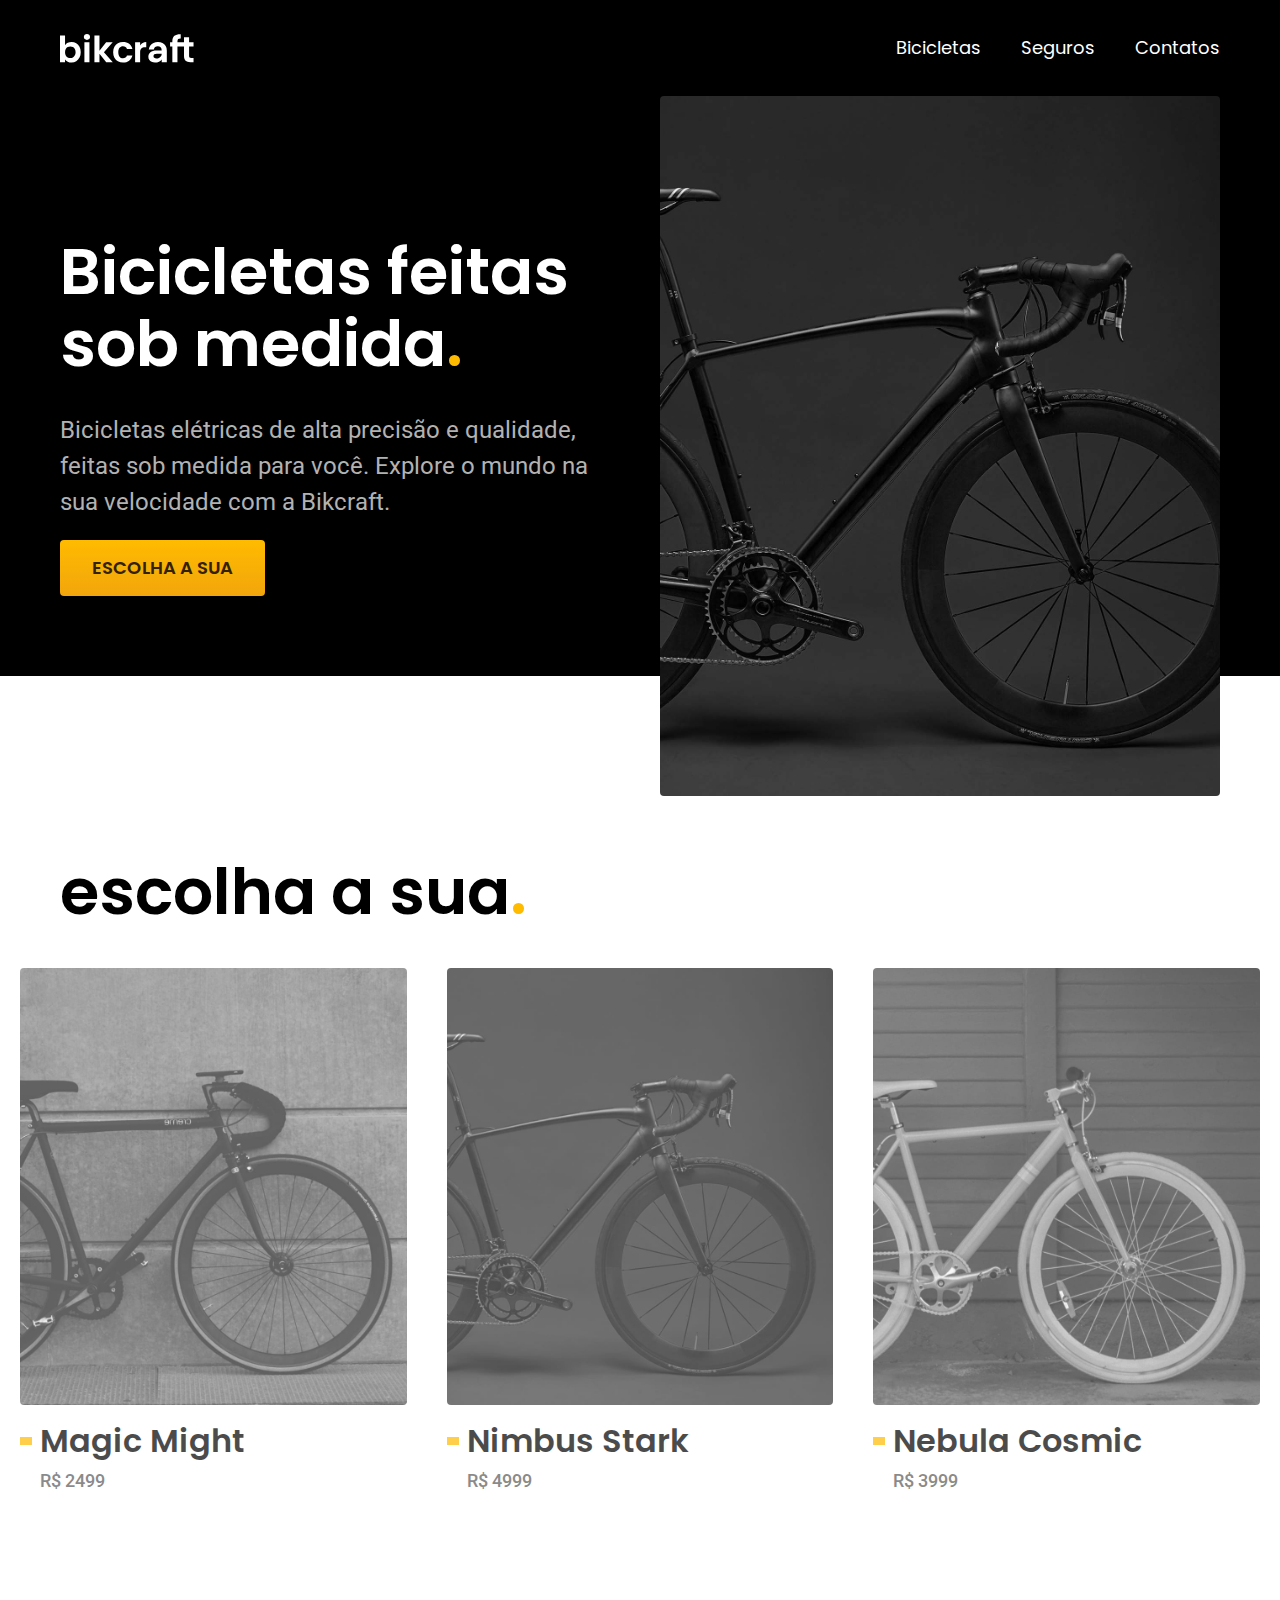
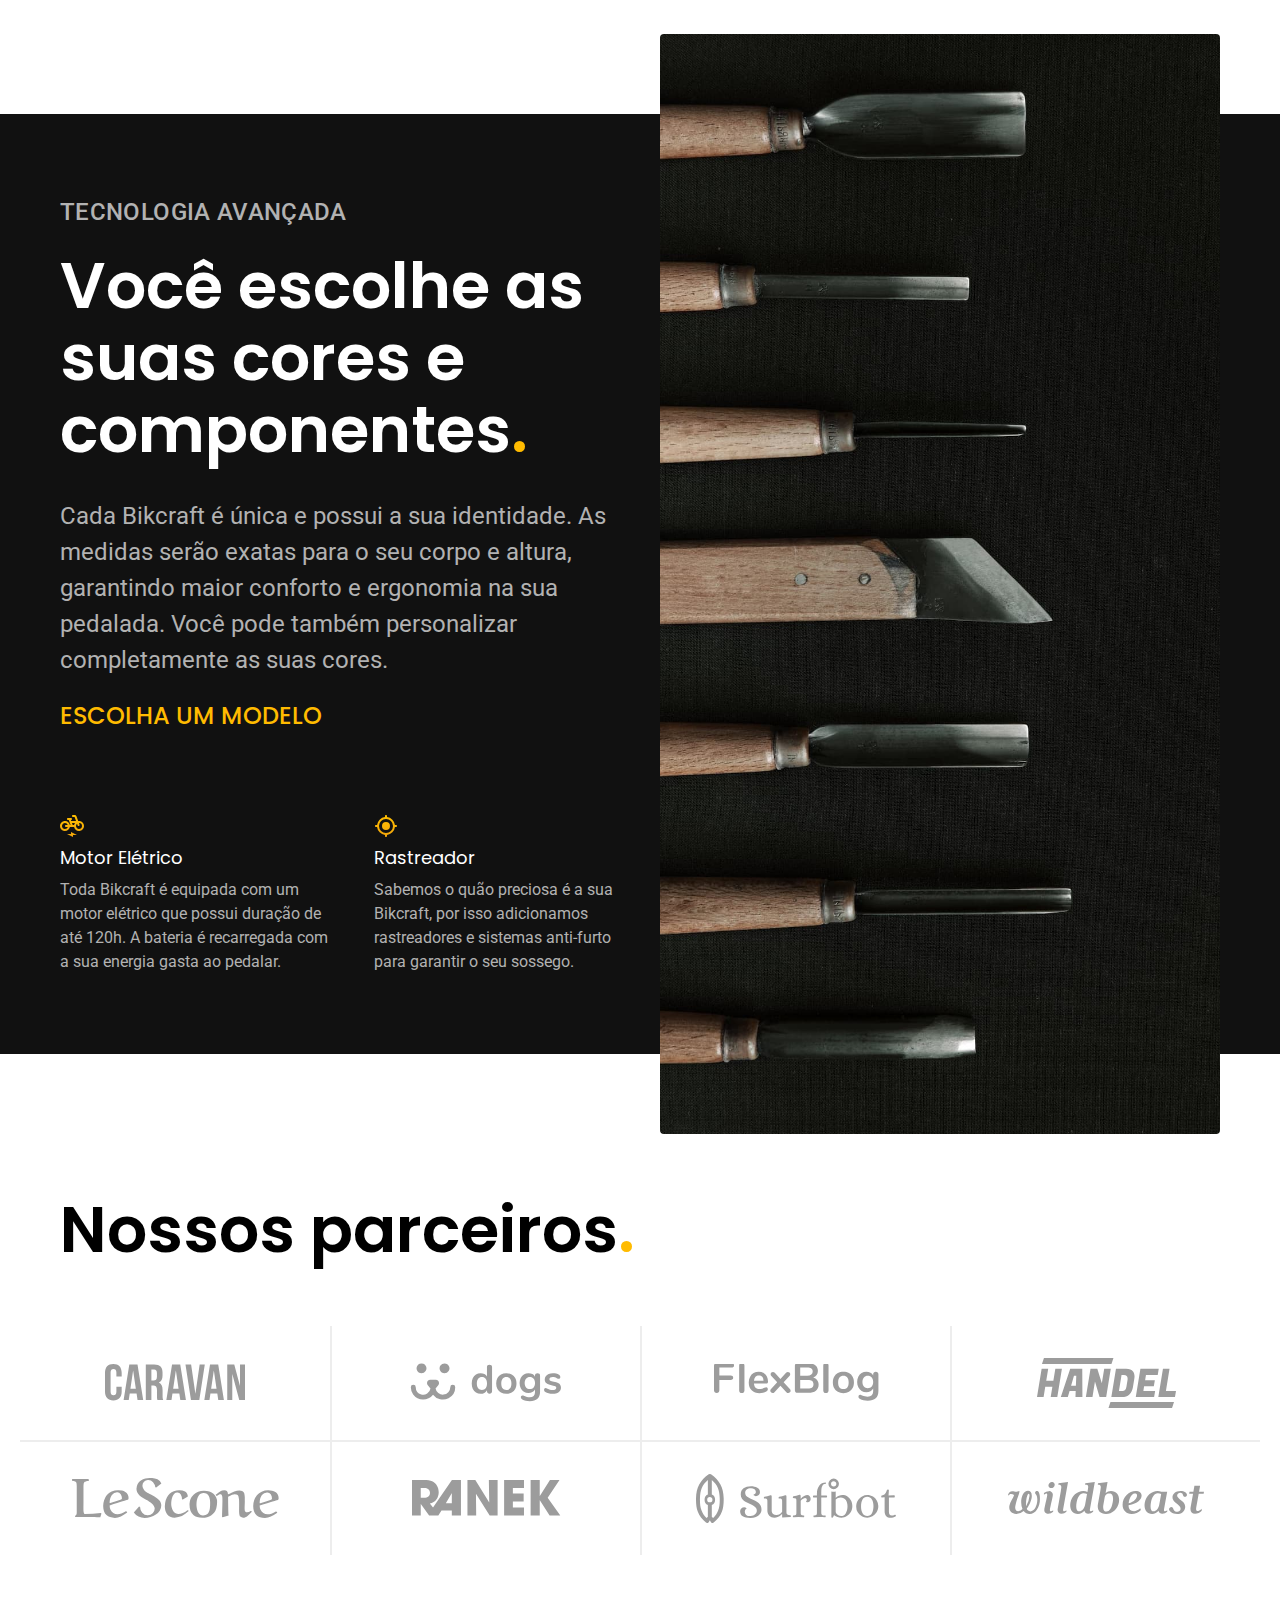
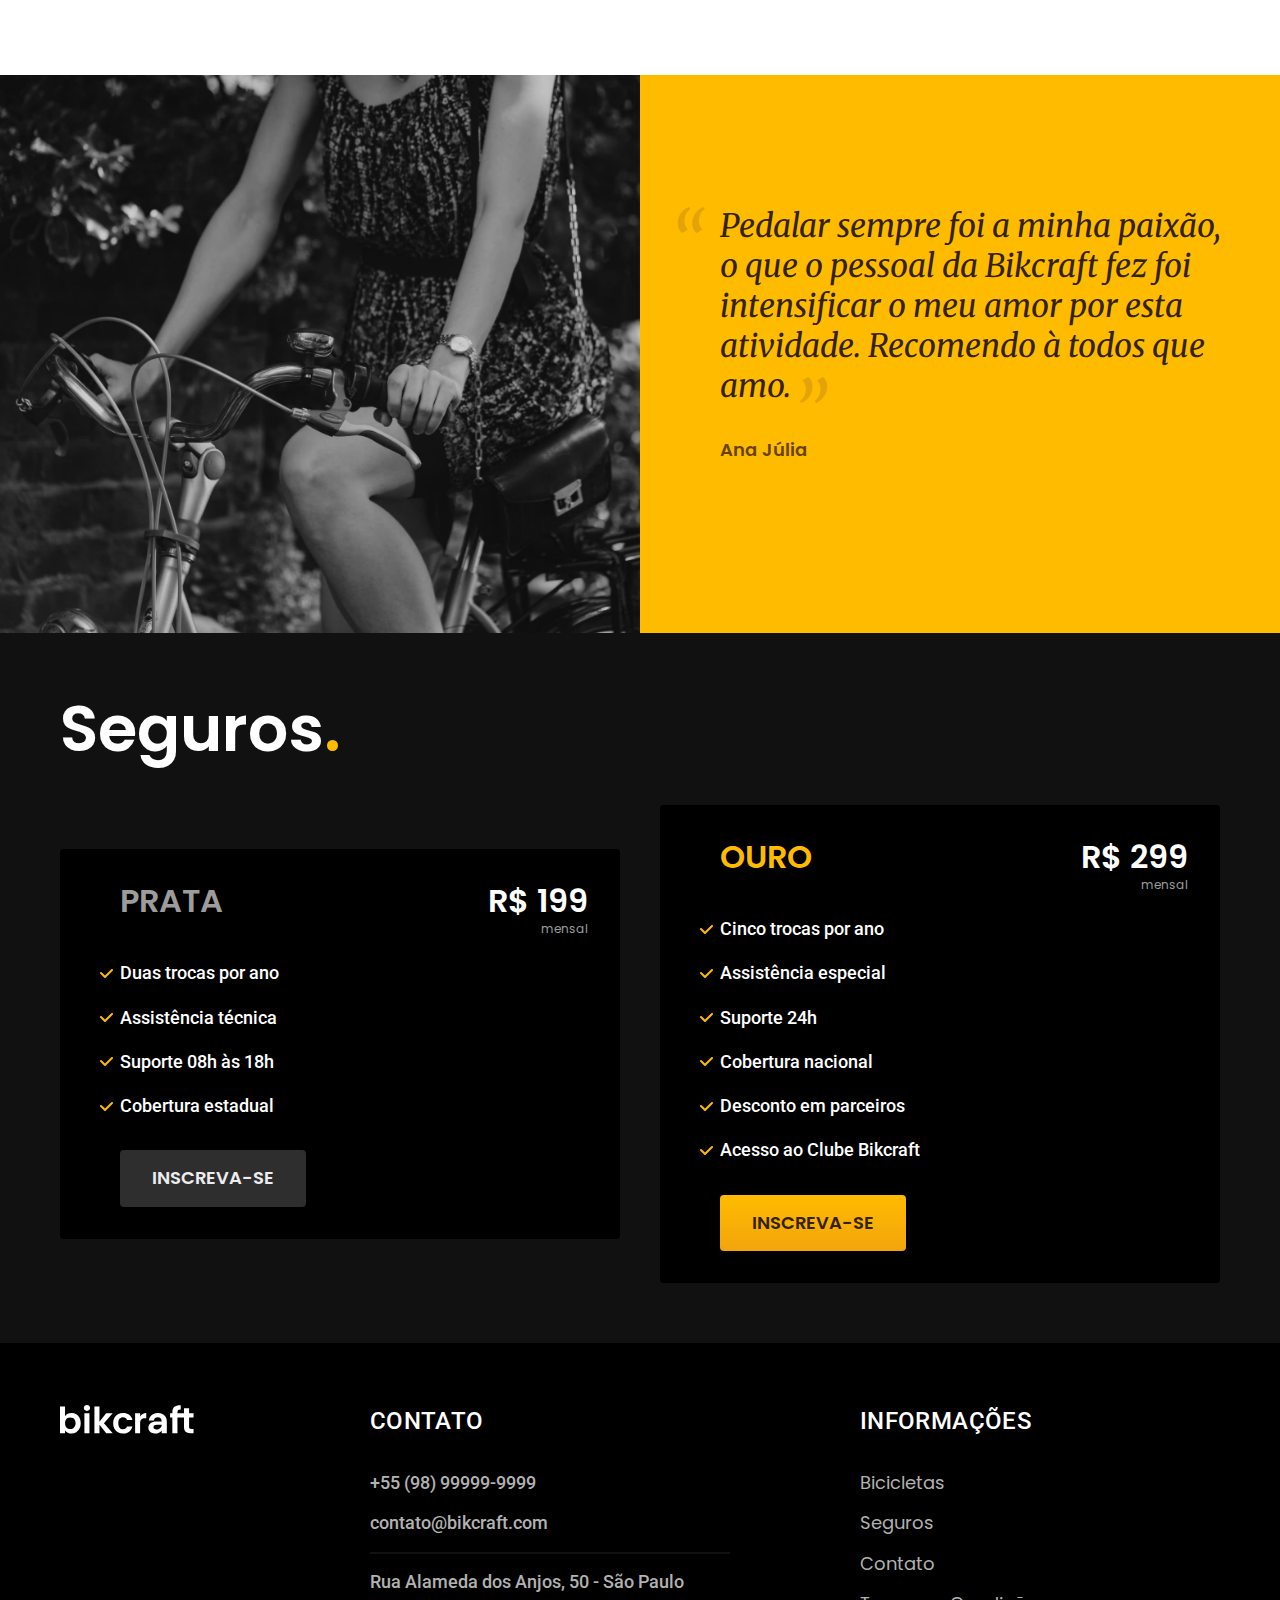
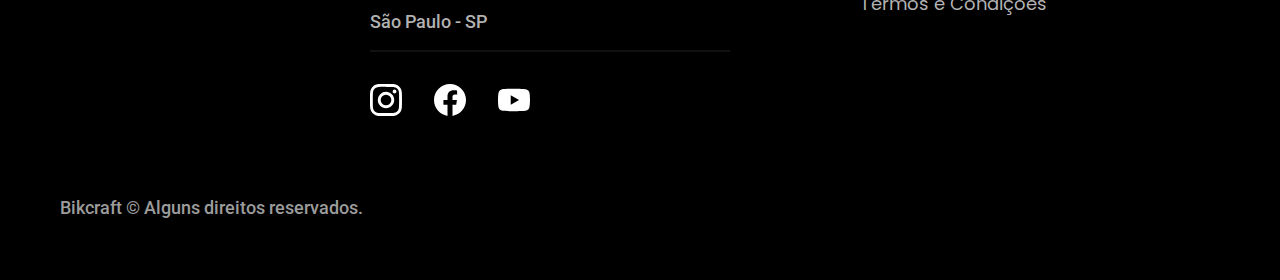
==== commit 5292a7e9: "códigos javascript adicionados pt.1" ====
--- a/index.html
+++ b/index.html
@@ -239,5 +239,7 @@
         </p>
       </div>
     </footer>
+
+    <script src="./js/script.js"></script>
   </body>
 </html>
--- a/css/style.css
+++ b/css/style.css
@@ -6,6 +6,7 @@
 @import "./global/footer.css";
 
 @import "./utilidades/componentes.css";
+@import "./utilidades/formulario.css";
 
 @import "./home/introducao.css";
 @import "./home/tecnologia.css";
@@ -13,7 +14,19 @@
 @import "./home/depoimento.css";
 
 @import "./bicicletas/bicicletas-lista.css";
+@import "./bicicletas/bicicletas.css";
 
 @import "./home/seguros.css";
 
 @import "./termos/termos.css";
+
+@import "./seguros/perguntas.css";
+@import "./seguros/vantagens.css";
+
+@import "./bicicleta/bicicleta.css";
+@import "./bicicleta/seguro.css";
+
+@import "./contato/contato.css";
+@import "./contato/lojas.css";
+
+@import "./orcamento/orcamento.css";
